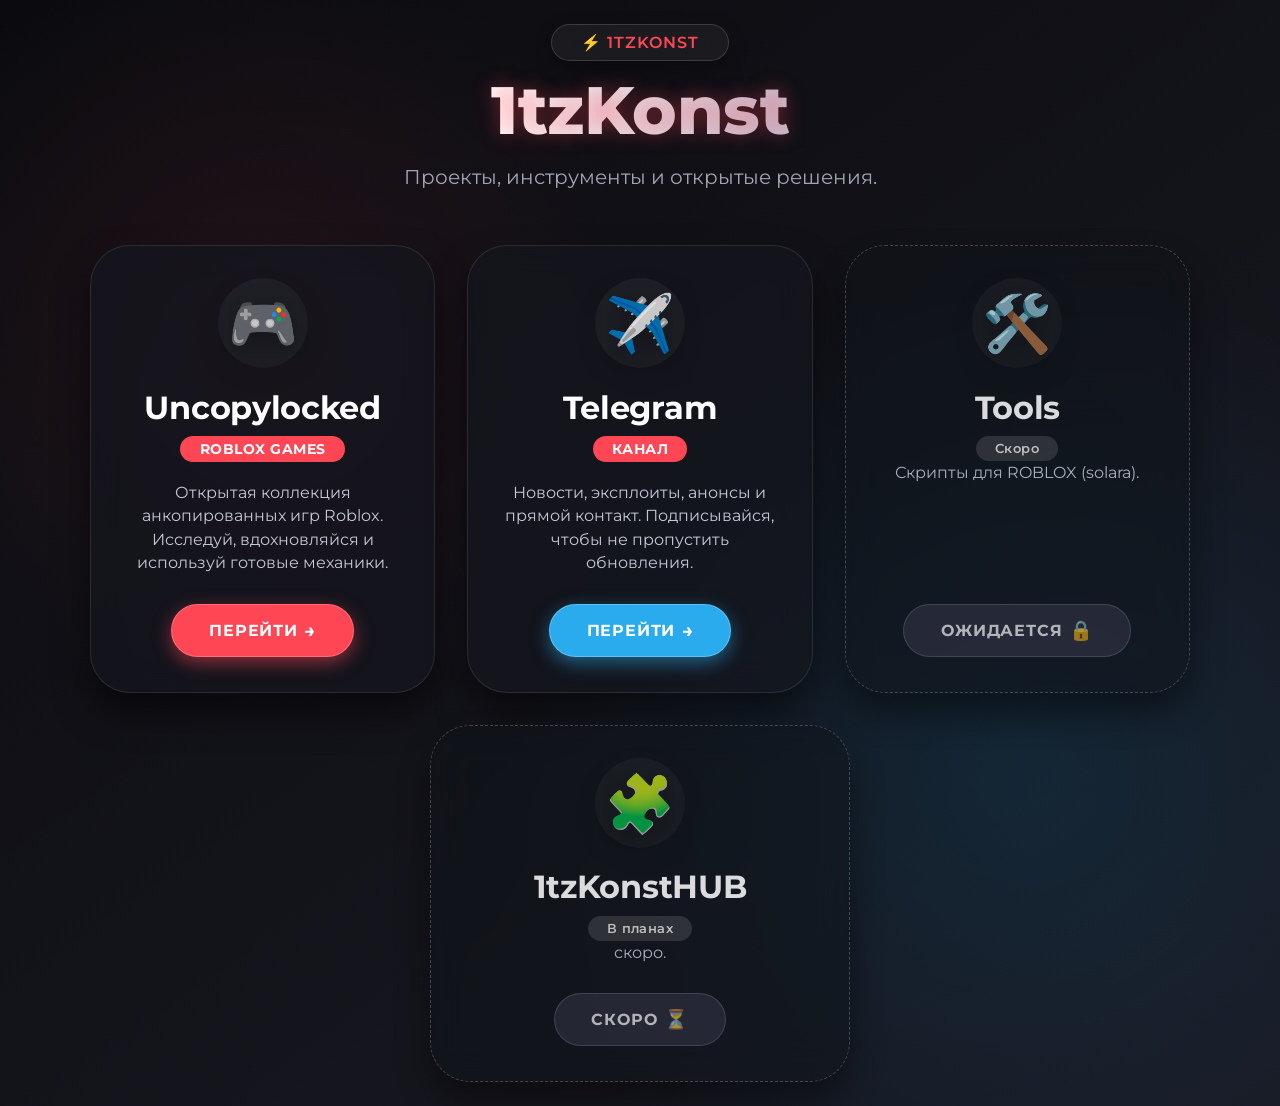
==== docs/index.html @ 9e8940ed "Update index.html" ====
<!DOCTYPE html>
<html lang="ru">
<head>
  <meta charset="UTF-8">
  <meta name="viewport" content="width=device-width, initial-scale=1.0, maximum-scale=1.0, user-scalable=yes">
  <title>1tzKonst | Проекты</title>
  <!-- Современный шрифт -->
  <link rel="preconnect" href="https://fonts.googleapis.com">
  <link rel="preconnect" href="https://fonts.gstatic.com" crossorigin>
  <link href="https://fonts.googleapis.com/css2?family=Montserrat:wght@400;500;600;700;800&display=swap" rel="stylesheet">
  <style>
    * {
      margin: 0;
      padding: 0;
      box-sizing: border-box;
    }

    body {
      font-family: 'Montserrat', sans-serif;
      background: linear-gradient(145deg, #0b0b0f 0%, #1a1a24 100%);
      min-height: 100vh;
      color: #f0f0f0;
      display: flex;
      flex-direction: column;
      align-items: center;
      justify-content: center;
      padding: 1.5rem;
      position: relative;
      overflow-x: hidden;
    }

    /* Декоративный фон */
    body::before {
      content: "";
      position: absolute;
      top: 0;
      left: 0;
      width: 100%;
      height: 100%;
      background-image: 
        radial-gradient(circle at 20% 30%, rgba(255, 70, 85, 0.08) 0%, transparent 30%),
        radial-gradient(circle at 80% 70%, rgba(0, 180, 255, 0.1) 0%, transparent 40%);
      pointer-events: none;
      z-index: 0;
    }

    .container {
      position: relative;
      z-index: 2;
      width: 100%;
      max-width: 1100px;
      display: flex;
      flex-direction: column;
      align-items: center;
      gap: 2.5rem;
    }

    /* Заголовок */
    .header {
      text-align: center;
      display: flex;
      flex-direction: column;
      align-items: center;
      gap: 0.8rem;
    }

    .creator-badge {
      background: rgba(255, 255, 255, 0.05);
      backdrop-filter: blur(12px);
      border: 1px solid rgba(255, 255, 255, 0.15);
      border-radius: 3rem;
      padding: 0.5rem 1.8rem;
      font-weight: 600;
      font-size: 1rem;
      letter-spacing: 1px;
      color: #ff4655;
      text-transform: uppercase;
      box-shadow: 0 8px 20px rgba(0,0,0,0.3);
    }

    h1 {
      font-size: clamp(2.8rem, 10vw, 4.2rem);
      font-weight: 800;
      background: linear-gradient(to right, #ffffff, #c0c0d0);
      -webkit-background-clip: text;
      -webkit-text-fill-color: transparent;
      background-clip: text;
      text-shadow: 0 0 20px rgba(255,70,85,0.4);
      letter-spacing: -0.5px;
      line-height: 1.1;
    }

    .subtitle {
      font-size: 1.25rem;
      font-weight: 400;
      color: #a0a5b5;
      max-width: 500px;
      margin-top: 0.3rem;
    }

    /* Сетка с карточками */
    .cards-grid {
      display: flex;
      flex-wrap: wrap;
      justify-content: center;
      align-items: stretch;
      gap: 2rem;
      width: 100%;
      margin-top: 1rem;
    }

    .card {
      background: rgba(20, 22, 30, 0.7);
      backdrop-filter: blur(16px);
      border-radius: 2.5rem;
      border: 1px solid rgba(255, 255, 255, 0.1);
      padding: 2rem 1.8rem 2.2rem;
      flex: 1 1 320px;
      max-width: 420px;
      display: flex;
      flex-direction: column;
      align-items: center;
      text-align: center;
      transition: transform 0.25s ease, box-shadow 0.3s ease, border-color 0.2s;
      box-shadow: 0 20px 35px rgba(0, 0, 0, 0.5);
      position: relative;
      overflow: hidden;
    }

    .card:hover {
      transform: translateY(-8px);
      border-color: rgba(255, 70, 85, 0.5);
      box-shadow: 0 28px 45px rgba(0, 0, 0, 0.7), 0 0 30px rgba(255, 70, 85, 0.25);
    }

    /* Иконка карточки */
    .card-icon {
      font-size: 3.5rem;
      margin-bottom: 1.2rem;
      filter: drop-shadow(0 8px 12px rgba(0,0,0,0.5));
      background: rgba(255,255,255,0.05);
      width: 90px;
      height: 90px;
      display: flex;
      align-items: center;
      justify-content: center;
      border-radius: 50%;
      backdrop-filter: blur(5px);
      font-weight: 500;
      color: #e0e0ff;
    }

    .card h2 {
      font-size: 2rem;
      font-weight: 700;
      margin-bottom: 0.6rem;
      color: #fff;
      letter-spacing: -0.3px;
    }

    .card-tag {
      background: #ff4655;
      color: white;
      font-weight: 700;
      font-size: 0.85rem;
      padding: 0.3rem 1.2rem;
      border-radius: 2rem;
      margin-bottom: 1.2rem;
      letter-spacing: 0.5px;
      text-transform: uppercase;
    }

    .card p {
      color: #c5c9d6;
      font-weight: 400;
      line-height: 1.5;
      margin-bottom: 1.8rem;
      flex: 1;
      font-size: 0.98rem;
    }

    .btn {
      background: #ff4655;
      border: none;
      padding: 0.85rem 2.3rem;
      border-radius: 3rem;
      font-weight: 700;
      font-size: 1rem;
      letter-spacing: 0.8px;
      color: white;
      text-decoration: none;
      display: inline-flex;
      align-items: center;
      gap: 0.4rem;
      transition: all 0.25s ease;
      box-shadow: 0 6px 18px rgba(255, 70, 85, 0.5);
      border: 1px solid rgba(255,255,255,0.2);
      margin-top: auto;
      text-transform: uppercase;
    }

    .btn:hover {
      background: #ff5e6b;
      box-shadow: 0 10px 24px rgba(255, 70, 85, 0.7);
      transform: scale(1.03);
      color: #fff;
    }

    .btn i {
      font-style: normal;
      font-size: 1.2rem;
      transition: transform 0.2s;
    }

    .btn:hover i {
      transform: translateX(3px);
    }

    /* Стиль для Telegram-кнопки */
    .btn.telegram {
      background: #2AABEE;
      box-shadow: 0 6px 18px rgba(42, 171, 238, 0.5);
      border: 1px solid rgba(255,255,255,0.25);
    }

    .btn.telegram:hover {
      background: #3db4f0;
      box-shadow: 0 10px 24px rgba(42, 171, 238, 0.7);
    }

    /* Карточка-заглушка (будущие проекты) */
    .card.coming-soon {
      opacity: 0.85;
      border: 1px dashed rgba(255, 255, 255, 0.25);
      background: rgba(18, 20, 28, 0.6);
    }

    .card.coming-soon:hover {
      border-color: rgba(255, 255, 255, 0.35);
      opacity: 1;
    }

    .coming-badge {
      background: rgba(255,255,255,0.15);
      color: #ddd;
      font-weight: 600;
      padding: 0.3rem 1.2rem;
      border-radius: 2rem;
      font-size: 0.8rem;
      letter-spacing: 0.4px;
      backdrop-filter: blur(4px);
    }

    @media (max-width: 700px) {
      body {
        padding: 1rem;
      }
      .card {
        padding: 1.8rem 1.2rem;
      }
    }
  </style>
</head>
<body>
  <div class="container">
    <div class="header">
      <div class="creator-badge">⚡ 1tzKonst</div>
      <h1>1tzKonst</h1>
      <p class="subtitle">Проекты, инструменты и открытые решения.</p>
    </div>

    <!-- Сетка с карточками сайтов -->
    <div class="cards-grid">
      
      <!-- Карточка: Uncopylocked Roblox Games -->
      <div class="card">
        <div class="card-icon">🎮</div>
        <h2>Uncopylocked</h2>
        <span class="card-tag">Roblox Games</span>
        <p>
          Открытая коллекция анкопированных игр Roblox. Исследуй, вдохновляйся и используй готовые механики.
        </p>
        <a href="https://itzkonstcreator.github.io/uncopylocked" target="_blank" rel="noopener noreferrer" class="btn">
          Перейти <i>→</i>
        </a>
      </div>

      <!-- Карточка: Telegram -->
      <div class="card">
        <div class="card-icon">✈️</div>
        <h2>Telegram</h2>
        <span class="card-tag">Канал</span>
        <p>
          Новости, эксплоиты, анонсы и прямой контакт. Подписывайся, чтобы не пропустить обновления.
        </p>
        <a href="https://t.me/itzkonstexploits" target="_blank" rel="noopener noreferrer" class="btn telegram">
          Перейти <i>→</i>
        </a>
      </div>

      <!-- Карточка: Tools -->
      <div class="card coming-soon">
        <div class="card-icon">🛠️</div>
        <h2>Tools</h2>
        <span class="coming-badge">Скоро</span>
        <p>
          Скрипты для ROBLOX (solara).
        </p>
        <a href="#" class="btn" style="background: #2f3142; box-shadow: none; pointer-events: none; opacity: 0.8;">
          Ожидается <i>🔒</i>
        </a>
      </div>

      <!-- Карточка: 1tzKonstHUB -->
      <div class="card coming-soon">
        <div class="card-icon">🧩</div>
        <h2>1tzKonstHUB</h2>
        <span class="coming-badge">В планах</span>
        <p>
          скоро.
        </p>
        <a href="#" class="btn" style="background: #2f3142; box-shadow: none; pointer-events: none; opacity: 0.8;">
          Скоро <i>⏳</i>
        </a>
      </div>
    </div>
  </div>
</body>
</html>
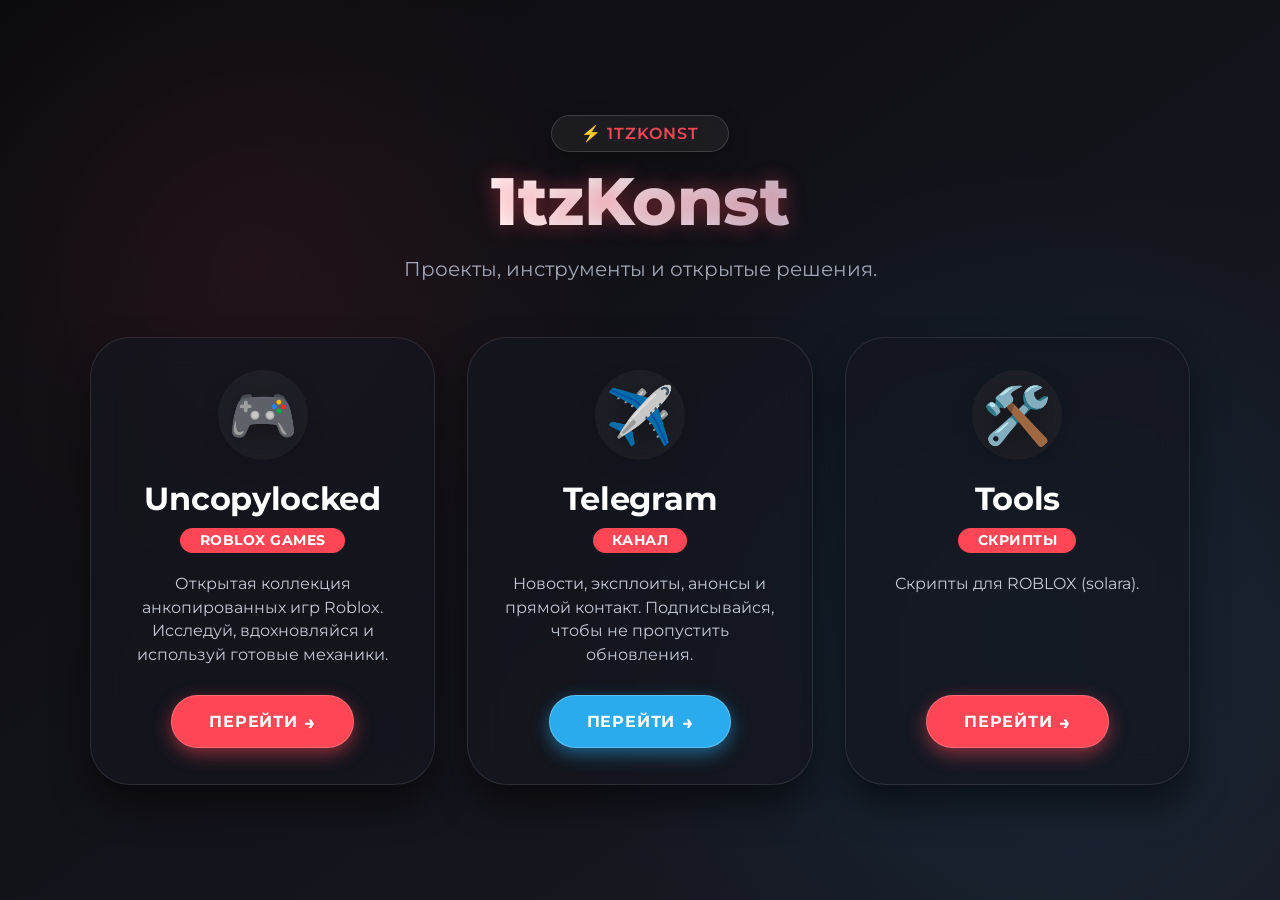
==== commit ff4de8c2: "Updated" ====
--- a/docs/index.html
+++ b/docs/index.html
@@ -228,29 +228,6 @@
       box-shadow: 0 10px 24px rgba(42, 171, 238, 0.7);
     }
 
-    /* Карточка-заглушка (будущие проекты) */
-    .card.coming-soon {
-      opacity: 0.85;
-      border: 1px dashed rgba(255, 255, 255, 0.25);
-      background: rgba(18, 20, 28, 0.6);
-    }
-
-    .card.coming-soon:hover {
-      border-color: rgba(255, 255, 255, 0.35);
-      opacity: 1;
-    }
-
-    .coming-badge {
-      background: rgba(255,255,255,0.15);
-      color: #ddd;
-      font-weight: 600;
-      padding: 0.3rem 1.2rem;
-      border-radius: 2rem;
-      font-size: 0.8rem;
-      letter-spacing: 0.4px;
-      backdrop-filter: blur(4px);
-    }
-
     @media (max-width: 700px) {
       body {
         padding: 1rem;
@@ -298,31 +275,19 @@
         </a>
       </div>
 
-      <!-- Карточка: Tools -->
-      <div class="card coming-soon">
+      <!-- Карточка: Tools (активна, ведёт на /scripts) -->
+      <div class="card">
         <div class="card-icon">🛠️</div>
         <h2>Tools</h2>
-        <span class="coming-badge">Скоро</span>
+        <span class="card-tag">Скрипты</span>
         <p>
           Скрипты для ROBLOX (solara).
         </p>
-        <a href="#" class="btn" style="background: #2f3142; box-shadow: none; pointer-events: none; opacity: 0.8;">
-          Ожидается <i>🔒</i>
+        <a href="/scripts" class="btn">
+          Перейти <i>→</i>
         </a>
       </div>
 
-      <!-- Карточка: 1tzKonstHUB -->
-      <div class="card coming-soon">
-        <div class="card-icon">🧩</div>
-        <h2>1tzKonstHUB</h2>
-        <span class="coming-badge">В планах</span>
-        <p>
-          скоро.
-        </p>
-        <a href="#" class="btn" style="background: #2f3142; box-shadow: none; pointer-events: none; opacity: 0.8;">
-          Скоро <i>⏳</i>
-        </a>
-      </div>
     </div>
   </div>
 </body>
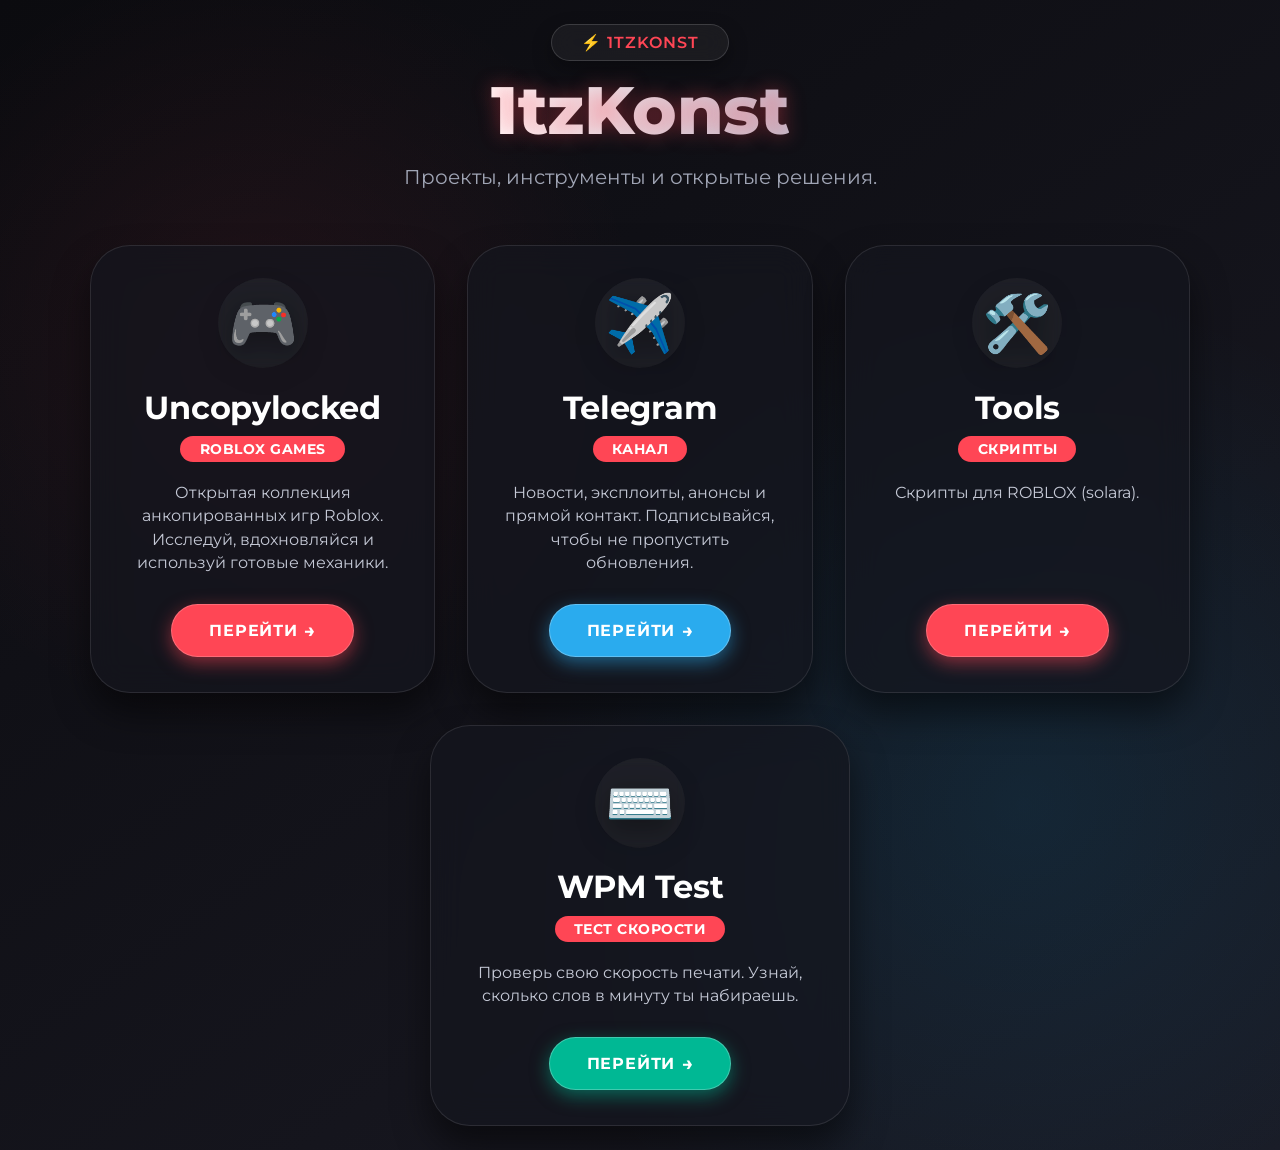
==== commit 5557d469: "Update index.html" ====
--- a/docs/index.html
+++ b/docs/index.html
@@ -228,6 +228,18 @@
       box-shadow: 0 10px 24px rgba(42, 171, 238, 0.7);
     }
 
+    /* Стиль для WPM Test кнопки */
+    .btn.wpm {
+      background: #00b894;
+      box-shadow: 0 6px 18px rgba(0, 184, 148, 0.5);
+      border: 1px solid rgba(255,255,255,0.25);
+    }
+
+    .btn.wpm:hover {
+      background: #00ce9e;
+      box-shadow: 0 10px 24px rgba(0, 184, 148, 0.7);
+    }
+
     @media (max-width: 700px) {
       body {
         padding: 1rem;
@@ -288,7 +300,20 @@
         </a>
       </div>
 
+      <!-- Карточка: WPM Test -->
+      <div class="card">
+        <div class="card-icon">⌨️</div>
+        <h2>WPM Test</h2>
+        <span class="card-tag">Тест скорости</span>
+        <p>
+          Проверь свою скорость печати. Узнай, сколько слов в минуту ты набираешь.
+        </p>
+        <a href="/wpmtest" class="btn wpm">
+          Перейти <i>→</i>
+        </a>
+      </div>
+
     </div>
   </div>
 </body>
-</html>+</html>
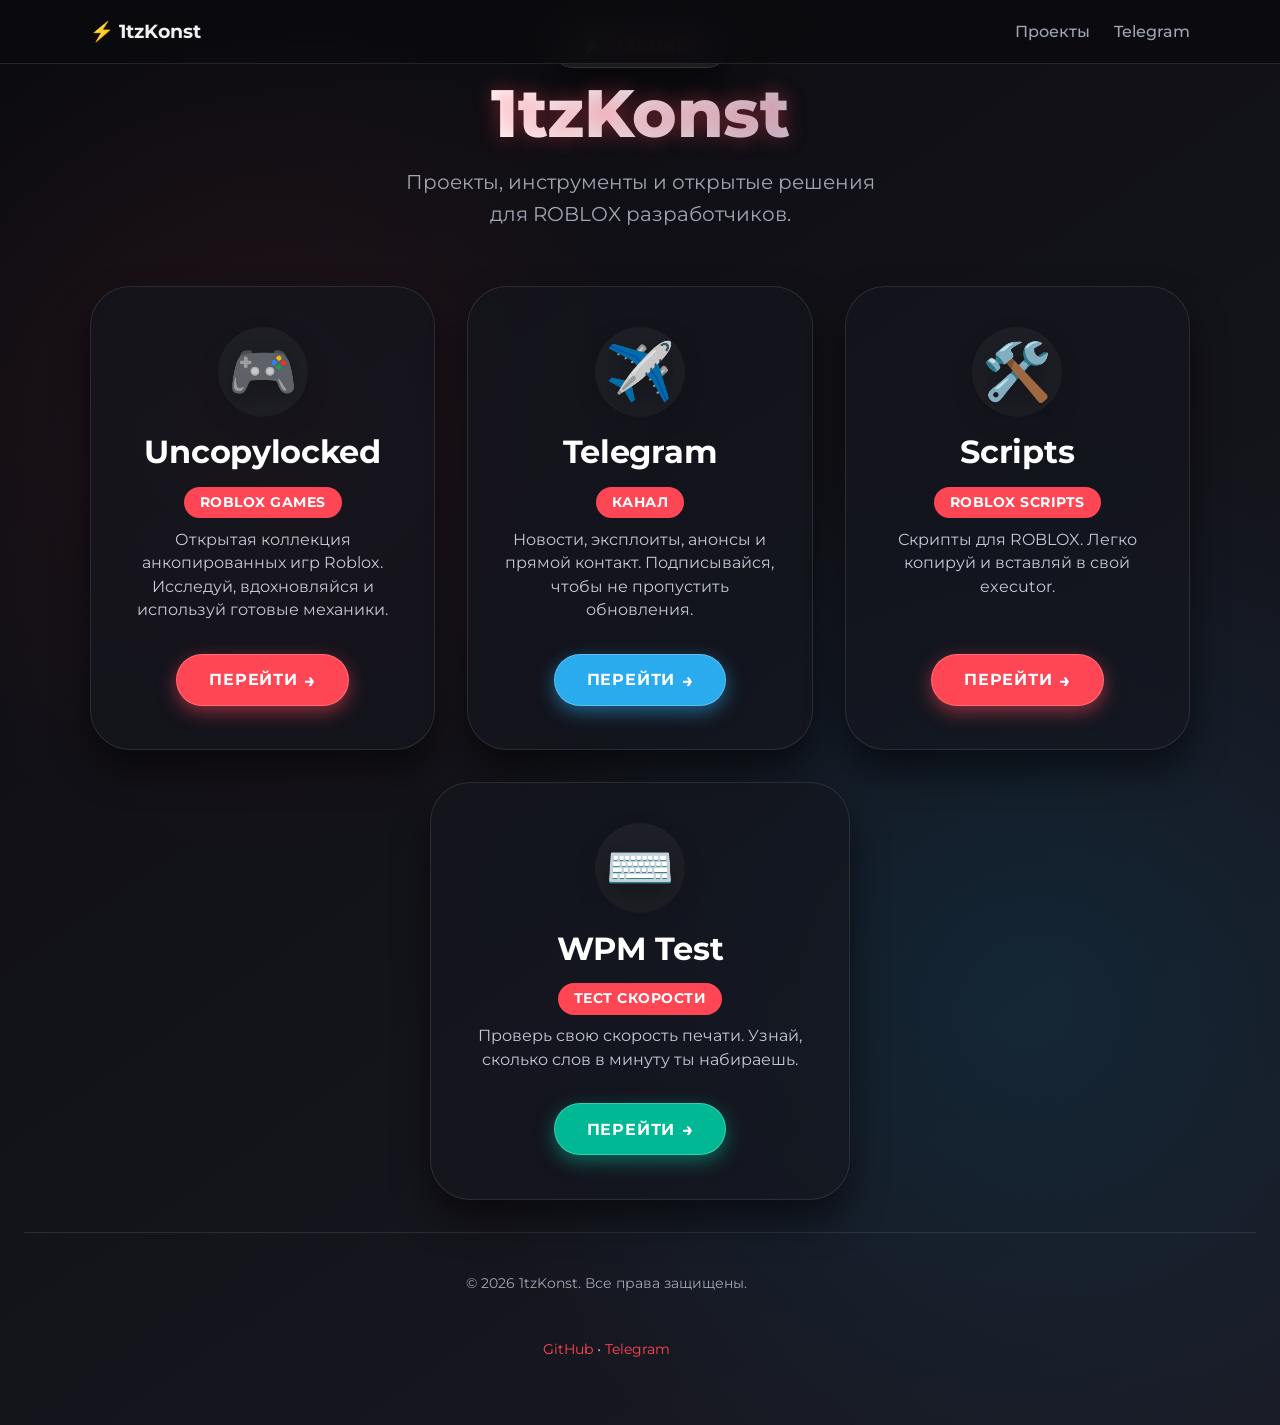
==== commit 23b77860: "UPD" ====
--- a/docs/index.html
+++ b/docs/index.html
@@ -3,263 +3,64 @@
 <head>
   <meta charset="UTF-8">
   <meta name="viewport" content="width=device-width, initial-scale=1.0, maximum-scale=1.0, user-scalable=yes">
-  <title>1tzKonst | Проекты</title>
-  <!-- Современный шрифт -->
+  
+  <!-- SEO Meta Tags -->
+  <title>1tzKonst | Проекты, скрипты и инструменты</title>
+  <meta name="description" content="Официальный сайт 1tzKonst. Проекты, скрипты для ROBLOX, uncopylocked игры и инструменты разработчика.">
+  <meta name="keywords" content="1tzKonst, ROBLOX, scripts, uncopylocked, Roblox games, solara, lua scripts">
+  <meta name="author" content="1tzKonst">
+  <meta name="robots" content="index, follow">
+  
+  <!-- Open Graph / Social Media Meta Tags -->
+  <meta property="og:title" content="1tzKonst | Проекты, скрипты и инструменты">
+  <meta property="og:description" content="Официальный сайт 1tzKonst. Проекты, скрипты для ROBLOX, uncopylocked игры и инструменты разработчика.">
+  <meta property="og:type" content="website">
+  <meta property="og:url" content="https://itzkonstcreator.github.io/">
+  <meta property="og:image" content="https://itzkonstcreator.github.io/docs/og-image.png">
+  <meta property="og:locale" content="ru_RU">
+  
+  <!-- Twitter Card Meta Tags -->
+  <meta name="twitter:card" content="summary_large_image">
+  <meta name="twitter:title" content="1tzKonst | Проекты, скрипты и инструменты">
+  <meta name="twitter:description" content="Официальный сайт 1tzKonst. Проекты, скрипты для ROBLOX, uncopylocked игры и инструменты разработчика.">
+  <meta name="twitter:image" content="https://itzkonstcreator.github.io/docs/og-image.png">
+  
+  <!-- Favicon -->
+  <link rel="icon" type="image/svg+xml" href="data:image/svg+xml,<svg xmlns=%22http://www.w3.org/2000/svg%22 viewBox=%220 0 100 100%22><text y=%22.9em%22 font-size=%2290%22>⚡</text></svg>">
+  <link rel="apple-touch-icon" sizes="180x180" href="/apple-touch-icon.png">
+  
+  <!-- Google Fonts -->
   <link rel="preconnect" href="https://fonts.googleapis.com">
   <link rel="preconnect" href="https://fonts.gstatic.com" crossorigin>
   <link href="https://fonts.googleapis.com/css2?family=Montserrat:wght@400;500;600;700;800&display=swap" rel="stylesheet">
-  <style>
-    * {
-      margin: 0;
-      padding: 0;
-      box-sizing: border-box;
-    }
-
-    body {
-      font-family: 'Montserrat', sans-serif;
-      background: linear-gradient(145deg, #0b0b0f 0%, #1a1a24 100%);
-      min-height: 100vh;
-      color: #f0f0f0;
-      display: flex;
-      flex-direction: column;
-      align-items: center;
-      justify-content: center;
-      padding: 1.5rem;
-      position: relative;
-      overflow-x: hidden;
-    }
-
-    /* Декоративный фон */
-    body::before {
-      content: "";
-      position: absolute;
-      top: 0;
-      left: 0;
-      width: 100%;
-      height: 100%;
-      background-image: 
-        radial-gradient(circle at 20% 30%, rgba(255, 70, 85, 0.08) 0%, transparent 30%),
-        radial-gradient(circle at 80% 70%, rgba(0, 180, 255, 0.1) 0%, transparent 40%);
-      pointer-events: none;
-      z-index: 0;
-    }
-
-    .container {
-      position: relative;
-      z-index: 2;
-      width: 100%;
-      max-width: 1100px;
-      display: flex;
-      flex-direction: column;
-      align-items: center;
-      gap: 2.5rem;
-    }
-
-    /* Заголовок */
-    .header {
-      text-align: center;
-      display: flex;
-      flex-direction: column;
-      align-items: center;
-      gap: 0.8rem;
-    }
-
-    .creator-badge {
-      background: rgba(255, 255, 255, 0.05);
-      backdrop-filter: blur(12px);
-      border: 1px solid rgba(255, 255, 255, 0.15);
-      border-radius: 3rem;
-      padding: 0.5rem 1.8rem;
-      font-weight: 600;
-      font-size: 1rem;
-      letter-spacing: 1px;
-      color: #ff4655;
-      text-transform: uppercase;
-      box-shadow: 0 8px 20px rgba(0,0,0,0.3);
-    }
-
-    h1 {
-      font-size: clamp(2.8rem, 10vw, 4.2rem);
-      font-weight: 800;
-      background: linear-gradient(to right, #ffffff, #c0c0d0);
-      -webkit-background-clip: text;
-      -webkit-text-fill-color: transparent;
-      background-clip: text;
-      text-shadow: 0 0 20px rgba(255,70,85,0.4);
-      letter-spacing: -0.5px;
-      line-height: 1.1;
-    }
-
-    .subtitle {
-      font-size: 1.25rem;
-      font-weight: 400;
-      color: #a0a5b5;
-      max-width: 500px;
-      margin-top: 0.3rem;
-    }
-
-    /* Сетка с карточками */
-    .cards-grid {
-      display: flex;
-      flex-wrap: wrap;
-      justify-content: center;
-      align-items: stretch;
-      gap: 2rem;
-      width: 100%;
-      margin-top: 1rem;
-    }
-
-    .card {
-      background: rgba(20, 22, 30, 0.7);
-      backdrop-filter: blur(16px);
-      border-radius: 2.5rem;
-      border: 1px solid rgba(255, 255, 255, 0.1);
-      padding: 2rem 1.8rem 2.2rem;
-      flex: 1 1 320px;
-      max-width: 420px;
-      display: flex;
-      flex-direction: column;
-      align-items: center;
-      text-align: center;
-      transition: transform 0.25s ease, box-shadow 0.3s ease, border-color 0.2s;
-      box-shadow: 0 20px 35px rgba(0, 0, 0, 0.5);
-      position: relative;
-      overflow: hidden;
-    }
-
-    .card:hover {
-      transform: translateY(-8px);
-      border-color: rgba(255, 70, 85, 0.5);
-      box-shadow: 0 28px 45px rgba(0, 0, 0, 0.7), 0 0 30px rgba(255, 70, 85, 0.25);
-    }
-
-    /* Иконка карточки */
-    .card-icon {
-      font-size: 3.5rem;
-      margin-bottom: 1.2rem;
-      filter: drop-shadow(0 8px 12px rgba(0,0,0,0.5));
-      background: rgba(255,255,255,0.05);
-      width: 90px;
-      height: 90px;
-      display: flex;
-      align-items: center;
-      justify-content: center;
-      border-radius: 50%;
-      backdrop-filter: blur(5px);
-      font-weight: 500;
-      color: #e0e0ff;
-    }
-
-    .card h2 {
-      font-size: 2rem;
-      font-weight: 700;
-      margin-bottom: 0.6rem;
-      color: #fff;
-      letter-spacing: -0.3px;
-    }
-
-    .card-tag {
-      background: #ff4655;
-      color: white;
-      font-weight: 700;
-      font-size: 0.85rem;
-      padding: 0.3rem 1.2rem;
-      border-radius: 2rem;
-      margin-bottom: 1.2rem;
-      letter-spacing: 0.5px;
-      text-transform: uppercase;
-    }
-
-    .card p {
-      color: #c5c9d6;
-      font-weight: 400;
-      line-height: 1.5;
-      margin-bottom: 1.8rem;
-      flex: 1;
-      font-size: 0.98rem;
-    }
-
-    .btn {
-      background: #ff4655;
-      border: none;
-      padding: 0.85rem 2.3rem;
-      border-radius: 3rem;
-      font-weight: 700;
-      font-size: 1rem;
-      letter-spacing: 0.8px;
-      color: white;
-      text-decoration: none;
-      display: inline-flex;
-      align-items: center;
-      gap: 0.4rem;
-      transition: all 0.25s ease;
-      box-shadow: 0 6px 18px rgba(255, 70, 85, 0.5);
-      border: 1px solid rgba(255,255,255,0.2);
-      margin-top: auto;
-      text-transform: uppercase;
-    }
-
-    .btn:hover {
-      background: #ff5e6b;
-      box-shadow: 0 10px 24px rgba(255, 70, 85, 0.7);
-      transform: scale(1.03);
-      color: #fff;
-    }
-
-    .btn i {
-      font-style: normal;
-      font-size: 1.2rem;
-      transition: transform 0.2s;
-    }
-
-    .btn:hover i {
-      transform: translateX(3px);
-    }
-
-    /* Стиль для Telegram-кнопки */
-    .btn.telegram {
-      background: #2AABEE;
-      box-shadow: 0 6px 18px rgba(42, 171, 238, 0.5);
-      border: 1px solid rgba(255,255,255,0.25);
-    }
-
-    .btn.telegram:hover {
-      background: #3db4f0;
-      box-shadow: 0 10px 24px rgba(42, 171, 238, 0.7);
-    }
-
-    /* Стиль для WPM Test кнопки */
-    .btn.wpm {
-      background: #00b894;
-      box-shadow: 0 6px 18px rgba(0, 184, 148, 0.5);
-      border: 1px solid rgba(255,255,255,0.25);
-    }
-
-    .btn.wpm:hover {
-      background: #00ce9e;
-      box-shadow: 0 10px 24px rgba(0, 184, 148, 0.7);
-    }
-
-    @media (max-width: 700px) {
-      body {
-        padding: 1rem;
-      }
-      .card {
-        padding: 1.8rem 1.2rem;
-      }
-    }
-  </style>
+  
+  <!-- Main Stylesheet -->
+  <link rel="stylesheet" href="styles.css">
+  
+  <!-- Preload Critical Resources -->
+  <link rel="preload" href="https://fonts.googleapis.com/css2?family=Montserrat:wght@400;500;600;700;800&display=swap" as="style">
 </head>
 <body>
+  <!-- Navigation -->
+  <header class="nav-header">
+    <div class="nav-content">
+      <a href="/" class="nav-logo">⚡ 1tzKonst</a>
+      <nav class="nav-links">
+        <a href="#projects" class="nav-link">Проекты</a>
+        <a href="https://t.me/itzkonstexploits" target="_blank" class="nav-link">Telegram</a>
+      </nav>
+    </div>
+  </header>
+  
   <div class="container">
     <div class="header">
       <div class="creator-badge">⚡ 1tzKonst</div>
       <h1>1tzKonst</h1>
-      <p class="subtitle">Проекты, инструменты и открытые решения.</p>
+      <p class="subtitle">Проекты, инструменты и открытые решения для ROBLOX разработчиков.</p>
     </div>
-
+    
     <!-- Сетка с карточками сайтов -->
-    <div class="cards-grid">
+    <div class="cards-grid" id="projects">
       
       <!-- Карточка: Uncopylocked Roblox Games -->
       <div class="card">
@@ -269,11 +70,11 @@
         <p>
           Открытая коллекция анкопированных игр Roblox. Исследуй, вдохновляйся и используй готовые механики.
         </p>
-        <a href="https://itzkonstcreator.github.io/uncopylocked" target="_blank" rel="noopener noreferrer" class="btn">
+        <a href="uncopylocked.html" class="btn">
           Перейти <i>→</i>
         </a>
       </div>
-
+      
       <!-- Карточка: Telegram -->
       <div class="card">
         <div class="card-icon">✈️</div>
@@ -286,20 +87,20 @@
           Перейти <i>→</i>
         </a>
       </div>
-
-      <!-- Карточка: Tools (активна, ведёт на /scripts) -->
+      
+      <!-- Карточка: Scripts -->
       <div class="card">
         <div class="card-icon">🛠️</div>
-        <h2>Tools</h2>
-        <span class="card-tag">Скрипты</span>
+        <h2>Scripts</h2>
+        <span class="card-tag">ROBLOX Scripts</span>
         <p>
-          Скрипты для ROBLOX (solara).
+          Скрипты для ROBLOX. Легко копируй и вставляй в свой executor.
         </p>
-        <a href="/scripts" class="btn">
+        <a href="scripts.html" class="btn">
           Перейти <i>→</i>
         </a>
       </div>
-
+      
       <!-- Карточка: WPM Test -->
       <div class="card">
         <div class="card-icon">⌨️</div>
@@ -308,12 +109,22 @@
         <p>
           Проверь свою скорость печати. Узнай, сколько слов в минуту ты набираешь.
         </p>
-        <a href="/wpmtest" class="btn wpm">
+        <a href="wpmtest.html" class="btn wpm">
           Перейти <i>→</i>
         </a>
       </div>
-
     </div>
   </div>
+  
+  <!-- Footer -->
+  <footer class="footer">
+    <div class="container">
+      <p>© 2026 1tzKonst. Все права защищены.</p>
+      <p style="margin-top: var(--spacing-xs);">
+        <a href="https://github.com/itzkonstCreator" target="_blank" rel="noopener noreferrer">GitHub</a> • 
+        <a href="https://t.me/itzkonstexploits" target="_blank" rel="noopener noreferrer">Telegram</a>
+      </p>
+    </div>
+  </footer>
 </body>
-</html>
+</html>
--- a/docs/styles.css
+++ b/docs/styles.css
@@ -0,0 +1,1087 @@
+/* ==========================================
+   Global Styles for 1tzKonst Website
+   ========================================== */
+
+/* Reset & Base */
+* {
+  margin: 0;
+  padding: 0;
+  box-sizing: border-box;
+}
+
+:root {
+  /* Color Palette */
+  --bg-primary: #0b0b0f;
+  --bg-secondary: #1a1a24;
+  --bg-card: rgba(20, 22, 30, 0.7);
+  --text-primary: #f0f0f0;
+  --text-secondary: #a0a5b5;
+  --text-muted: #c5c9d6;
+  --accent-primary: #ff4655;
+  --accent-secondary: #ff5e6b;
+  --accent-telegram: #2AABEE;
+  --accent-wpm: #00b894;
+  --border-color: rgba(255, 255, 255, 0.1);
+  --border-accent: rgba(255, 70, 85, 0.5);
+  
+  /* Spacing */
+  --spacing-xs: 0.3rem;
+  --spacing-sm: 0.6rem;
+  --spacing-md: 1rem;
+  --spacing-lg: 1.5rem;
+  --spacing-xl: 2rem;
+  --spacing-2xl: 2.5rem;
+  --spacing-3xl: 3rem;
+  
+  /* Typography */
+  --font-main: 'Montserrat', sans-serif;
+  --font-size-xs: 0.75rem;
+  --font-size-sm: 0.85rem;
+  --font-size-base: 1rem;
+  --font-size-lg: 1.25rem;
+  --font-size-xl: 2rem;
+  --font-size-2xl: 4.2rem;
+  
+  /* Effects */
+  --shadow-card: 0 20px 35px rgba(0, 0, 0, 0.5);
+  --shadow-hover: 0 28px 45px rgba(0, 0, 0, 0.7);
+  --shadow-accent: 0 0 30px rgba(255, 70, 85, 0.25);
+  --shadow-button: 0 6px 18px rgba(255, 70, 85, 0.5);
+  --transition: 0.25s ease;
+}
+
+html {
+  scroll-behavior: smooth;
+}
+
+body {
+  font-family: var(--font-main);
+  background: linear-gradient(145deg, var(--bg-primary) 0%, var(--bg-secondary) 100%);
+  min-height: 100vh;
+  color: var(--text-primary);
+  display: flex;
+  flex-direction: column;
+  align-items: center;
+  justify-content: center;
+  padding: 1.5rem;
+  position: relative;
+  overflow-x: hidden;
+  line-height: 1.6;
+}
+
+/* Decorative Background */
+body::before {
+  content: "";
+  position: absolute;
+  top: 0;
+  left: 0;
+  width: 100%;
+  height: 100%;
+  background-image: 
+    radial-gradient(circle at 20% 30%, rgba(255, 70, 85, 0.08) 0%, transparent 30%),
+    radial-gradient(circle at 80% 70%, rgba(0, 180, 255, 0.1) 0%, transparent 40%);
+  pointer-events: none;
+  z-index: 0;
+}
+
+/* Container */
+.container {
+  position: relative;
+  z-index: 2;
+  width: 100%;
+  max-width: 1100px;
+  display: flex;
+  flex-direction: column;
+  align-items: center;
+  gap: var(--spacing-2xl);
+}
+
+/* Header Section */
+.header {
+  text-align: center;
+  display: flex;
+  flex-direction: column;
+  align-items: center;
+  gap: var(--spacing-sm);
+  animation: fadeInDown 0.8s ease-out;
+}
+
+.creator-badge {
+  background: rgba(255, 255, 255, 0.05);
+  backdrop-filter: blur(12px);
+  border: 1px solid var(--border-color);
+  border-radius: 3rem;
+  padding: 0.5rem 1.8rem;
+  font-weight: 600;
+  font-size: var(--font-size-base);
+  letter-spacing: 1px;
+  color: var(--accent-primary);
+  text-transform: uppercase;
+  box-shadow: var(--shadow-card);
+  animation: pulse 3s infinite;
+}
+
+h1 {
+  font-size: clamp(2.8rem, 10vw, var(--font-size-2xl));
+  font-weight: 800;
+  background: linear-gradient(to right, #ffffff, #c0c0d0);
+  -webkit-background-clip: text;
+  -webkit-text-fill-color: transparent;
+  background-clip: text;
+  text-shadow: 0 0 20px rgba(255,70,85,0.4);
+  letter-spacing: -0.5px;
+  line-height: 1.1;
+  animation: fadeInUp 0.8s ease-out 0.2s both;
+}
+
+.subtitle {
+  font-size: var(--font-size-lg);
+  font-weight: 400;
+  color: var(--text-secondary);
+  max-width: 500px;
+  margin-top: var(--spacing-xs);
+  animation: fadeInUp 0.8s ease-out 0.4s both;
+}
+
+/* Cards Grid */
+.cards-grid {
+  display: flex;
+  flex-wrap: wrap;
+  justify-content: center;
+  align-items: stretch;
+  gap: var(--spacing-xl);
+  width: 100%;
+  margin-top: 1rem;
+  animation: fadeIn 1s ease-out 0.6s both;
+}
+
+.card {
+  background: var(--bg-card);
+  backdrop-filter: blur(16px);
+  border-radius: 2.5rem;
+  border: 1px solid var(--border-color);
+  padding: var(--spacing-2xl) var(--spacing-xl) calc(var(--spacing-2xl) + 0.2rem);
+  flex: 1 1 320px;
+  max-width: 420px;
+  display: flex;
+  flex-direction: column;
+  align-items: center;
+  text-align: center;
+  transition: transform 0.25s ease, box-shadow 0.3s ease, border-color 0.2s;
+  box-shadow: var(--shadow-card);
+  position: relative;
+  overflow: hidden;
+  animation: fadeInUp 0.6s ease-out both;
+}
+
+.card:nth-child(1) { animation-delay: 0.7s; }
+.card:nth-child(2) { animation-delay: 0.8s; }
+.card:nth-child(3) { animation-delay: 0.9s; }
+.card:nth-child(4) { animation-delay: 1.0s; }
+
+.card:hover {
+  transform: translateY(-8px);
+  border-color: var(--border-accent);
+  box-shadow: var(--shadow-hover), var(--shadow-accent);
+}
+
+.card-icon {
+  font-size: 3.5rem;
+  margin-bottom: var(--spacing-sm);
+  filter: drop-shadow(0 8px 12px rgba(0,0,0,0.5));
+  background: rgba(255,255,255,0.05);
+  width: 90px;
+  height: 90px;
+  display: flex;
+  align-items: center;
+  justify-content: center;
+  border-radius: 50%;
+  backdrop-filter: blur(5px);
+  font-weight: 500;
+  color: #e0e0ff;
+  transition: transform 0.3s ease;
+}
+
+.card:hover .card-icon {
+  transform: scale(1.1) rotate(5deg);
+}
+
+.card h2 {
+  font-size: 2rem;
+  font-weight: 700;
+  margin-bottom: var(--spacing-sm);
+  color: #fff;
+  letter-spacing: -0.3px;
+}
+
+.card-tag {
+  background: var(--accent-primary);
+  color: white;
+  font-weight: 700;
+  font-size: var(--font-size-sm);
+  padding: var(--spacing-xs) var(--spacing-md);
+  border-radius: 2rem;
+  margin-bottom: var(--spacing-sm);
+  letter-spacing: 0.5px;
+  text-transform: uppercase;
+}
+
+.card p {
+  color: var(--text-muted);
+  font-weight: 400;
+  line-height: 1.5;
+  margin-bottom: var(--spacing-xl);
+  flex: 1;
+  font-size: 0.98rem;
+}
+
+/* Buttons */
+.btn {
+  background: var(--accent-primary);
+  border: none;
+  padding: var(--spacing-sm) var(--spacing-xl);
+  border-radius: 3rem;
+  font-weight: 700;
+  font-size: var(--font-size-base);
+  letter-spacing: 0.8px;
+  color: white;
+  text-decoration: none;
+  display: inline-flex;
+  align-items: center;
+  gap: 0.4rem;
+  transition: all 0.25s ease;
+  box-shadow: var(--shadow-button);
+  border: 1px solid rgba(255,255,255,0.2);
+  margin-top: auto;
+  text-transform: uppercase;
+  position: relative;
+  overflow: hidden;
+}
+
+.btn::before {
+  content: '';
+  position: absolute;
+  top: 50%;
+  left: 50%;
+  width: 0;
+  height: 0;
+  border-radius: 50%;
+  background: rgba(255,255,255,0.3);
+  transform: translate(-50%, -50%);
+  transition: width 0.6s ease, height 0.6s ease;
+}
+
+.btn:hover::before {
+  width: 300px;
+  height: 300px;
+}
+
+.btn:hover {
+  background: var(--accent-secondary);
+  box-shadow: 0 10px 24px rgba(255, 70, 85, 0.7);
+  transform: scale(1.03);
+  color: #fff;
+}
+
+.btn i {
+  font-style: normal;
+  font-size: 1.2rem;
+  transition: transform 0.2s;
+}
+
+.btn:hover i {
+  transform: translateX(3px);
+}
+
+/* Specific Button Styles */
+.btn.telegram {
+  background: var(--accent-telegram);
+  box-shadow: 0 6px 18px rgba(42, 171, 238, 0.5);
+  border: 1px solid rgba(255,255,255,0.25);
+}
+
+.btn.telegram:hover {
+  background: #3db4f0;
+  box-shadow: 0 10px 24px rgba(42, 171, 238, 0.7);
+}
+
+.btn.wpm {
+  background: var(--accent-wpm);
+  box-shadow: 0 6px 18px rgba(0, 184, 148, 0.5);
+  border: 1px solid rgba(255,255,255,0.25);
+}
+
+.btn.wpm:hover {
+  background: #00ce9e;
+  box-shadow: 0 10px 24px rgba(0, 184, 148, 0.7);
+}
+
+/* Animations */
+@keyframes fadeIn {
+  from {
+    opacity: 0;
+  }
+  to {
+    opacity: 1;
+  }
+}
+
+@keyframes fadeInUp {
+  from {
+    opacity: 0;
+    transform: translateY(30px);
+  }
+  to {
+    opacity: 1;
+    transform: translateY(0);
+  }
+}
+
+@keyframes fadeInDown {
+  from {
+    opacity: 0;
+    transform: translateY(-30px);
+  }
+  to {
+    opacity: 1;
+    transform: translateY(0);
+  }
+}
+
+@keyframes pulse {
+  0%, 100% {
+    transform: scale(1);
+    box-shadow: 0 8px 20px rgba(0,0,0,0.3);
+  }
+  50% {
+    transform: scale(1.02);
+    box-shadow: 0 12px 25px rgba(255,70,85,0.2);
+  }
+}
+
+/* Responsive Design */
+@media (max-width: 768px) {
+  body {
+    padding: 1rem;
+  }
+  
+  .container {
+    gap: var(--spacing-xl);
+  }
+  
+  .header {
+    gap: var(--spacing-xs);
+  }
+  
+  h1 {
+    font-size: 2.5rem;
+  }
+  
+  .cards-grid {
+    gap: var(--spacing-lg);
+  }
+  
+  .card {
+    padding: var(--spacing-xl) var(--spacing-lg);
+    max-width: 100%;
+  }
+  
+  .card-icon {
+    width: 70px;
+    height: 70px;
+    font-size: 2.5rem;
+  }
+  
+  .card h2 {
+    font-size: 1.5rem;
+  }
+  
+  .subtitle {
+    font-size: 1rem;
+  }
+}
+
+/* Navigation Header (optional) */
+.nav-header {
+  position: fixed;
+  top: 0;
+  left: 0;
+  right: 0;
+  background: rgba(11, 11, 15, 0.85);
+  backdrop-filter: blur(15px);
+  padding: var(--spacing-md);
+  z-index: 100;
+  border-bottom: 1px solid var(--border-color);
+}
+
+.nav-content {
+  max-width: 1100px;
+  margin: 0 auto;
+  display: flex;
+  justify-content: space-between;
+  align-items: center;
+}
+
+.nav-logo {
+  font-weight: 700;
+  font-size: 1.2rem;
+  color: var(--text-primary);
+  text-decoration: none;
+  display: flex;
+  align-items: center;
+  gap: var(--spacing-xs);
+}
+
+.nav-links {
+  display: flex;
+  gap: var(--spacing-lg);
+}
+
+.nav-link {
+  color: var(--text-secondary);
+  text-decoration: none;
+  font-weight: 500;
+  font-size: var(--font-size-base);
+  transition: color 0.2s ease;
+}
+
+.nav-link:hover {
+  color: var(--accent-primary);
+}
+
+/* Footer */
+.footer {
+  text-align: center;
+  padding: var(--spacing-2xl) var(--spacing-xl);
+  color: var(--text-secondary);
+  font-size: var(--font-size-sm);
+  margin-top: var(--spacing-xl);
+  border-top: 1px solid var(--border-color);
+  width: 100%;
+}
+
+.footer a {
+  color: var(--accent-primary);
+  text-decoration: none;
+  transition: color 0.2s ease;
+}
+
+.footer a:hover {
+  text-decoration: underline;
+}
+
+/* Loading Spinner */
+.loading-spinner {
+  display: flex;
+  align-items: center;
+  justify-content: center;
+  height: 200px;
+}
+
+.spinner {
+  width: 40px;
+  height: 40px;
+  border: 4px solid rgba(255,255,255,0.1);
+  border-top: 4px solid var(--accent-primary);
+  border-radius: 50%;
+  animation: spin 1s linear infinite;
+}
+
+@keyframes spin {
+  0% { transform: rotate(0deg); }
+  100% { transform: rotate(360deg); }
+}
+
+/* ==========================================
+   Page-specific Styles
+   ========================================== */
+
+/* Single Game Cards (uncopylocked.html, scripts.html) */
+.game-list-container {
+  width: 100%;
+  max-width: 520px;
+  margin: 0 auto;
+  padding: 2rem 1.5rem;
+}
+
+.game-card {
+  background: var(--bg-card);
+  backdrop-filter: blur(16px);
+  border-radius: 1.2rem;
+  padding: 1.2rem 1.5rem;
+  margin-bottom: var(--spacing-md);
+  display: flex;
+  align-items: center;
+  justify-content: space-between;
+  border: 1px solid var(--border-color);
+  transition: all 0.25s ease;
+}
+
+.game-card:hover {
+  transform: translateX(5px);
+  border-color: var(--border-accent);
+  box-shadow: 0 8px 20px rgba(255, 70, 85, 0.15);
+}
+
+.game-title {
+  display: flex;
+  align-items: center;
+  gap: 0.75rem;
+  font-size: 1.25rem;
+  font-weight: 600;
+  color: var(--text-primary);
+}
+
+.game-tag {
+  background: var(--accent-primary);
+  color: white;
+  font-size: 0.65rem;
+  font-weight: 700;
+  padding: 0.2rem 0.6rem;
+  border-radius: 0.35rem;
+  text-transform: uppercase;
+  letter-spacing: 0.3px;
+}
+
+.game-link {
+  background: var(--accent-primary);
+  color: white;
+  padding: 0.7rem 1.5rem;
+  border-radius: 2rem;
+  text-decoration: none;
+  font-weight: 600;
+  font-size: 0.95rem;
+  transition: all 0.2s ease;
+  white-space: nowrap;
+  border: 1px solid rgba(255,255,255,0.2);
+  display: inline-flex;
+  align-items: center;
+  gap: 0.4rem;
+}
+
+.game-link:hover {
+  background: var(--accent-secondary);
+  box-shadow: 0 6px 15px rgba(255, 70, 85, 0.5);
+  transform: scale(1.02);
+}
+
+.game-link i {
+  font-style: normal;
+  transition: transform 0.2s;
+}
+
+.game-link:hover i {
+  transform: translateX(3px);
+}
+
+/* WPM Test Page Styles */
+.wpm-container {
+  width: 100%;
+  max-width: 580px;
+  background: var(--bg-card);
+  backdrop-filter: blur(22px);
+  -webkit-backdrop-filter: blur(22px);
+  border-radius: 2.8rem;
+  box-shadow: var(--shadow-card), 0 0 40px rgba(0,0,0,0.6);
+  border: 1px solid var(--border-color);
+  padding: 2.5rem 2rem;
+  margin: 0 auto;
+}
+
+.wpm-header {
+  text-align: center;
+  margin-bottom: 1.5rem;
+}
+
+.wpm-title {
+  font-size: 2.2rem;
+  font-weight: 600;
+  margin-bottom: 0.5rem;
+  color: var(--text-primary);
+}
+
+.wpm-subtitle {
+  font-size: 1rem;
+  color: var(--text-secondary);
+}
+
+.wpm-stats {
+  display: flex;
+  justify-content: space-between;
+  align-items: center;
+  background: rgba(10, 14, 26, 0.6);
+  border-radius: 2rem;
+  padding: 0.8rem 1.5rem;
+  margin-bottom: 1.5rem;
+  border: 1px solid var(--border-color);
+  flex-wrap: wrap;
+  gap: 0.5rem;
+}
+
+.stat-item {
+  display: flex;
+  flex-direction: column;
+  gap: 0.25rem;
+}
+
+.stat-label {
+  font-size: 0.7rem;
+  text-transform: uppercase;
+  color: var(--text-secondary);
+  font-weight: 500;
+  letter-spacing: 1px;
+}
+
+.stat-value {
+  font-size: 1.8rem;
+  font-weight: 700;
+  color: var(--text-primary);
+  line-height: 1;
+}
+
+.wpm-word-display {
+  background: var(--bg-primary);
+  border-radius: 1.8rem;
+  padding: 2rem;
+  margin-bottom: 1.5rem;
+  text-align: center;
+  border: 1px solid var(--border-color);
+  box-shadow: inset 0 8px 20px rgba(0,0,0,0.8);
+}
+
+.current-word {
+  font-size: 4rem;
+  font-weight: 700;
+  color: var(--text-primary);
+  word-break: break-word;
+  line-height: 1.2;
+  text-shadow: 0 0 20px rgba(255,70,85,0.3);
+}
+
+.wpm-input-area {
+  display: flex;
+  flex-direction: column;
+  gap: 1rem;
+  margin-bottom: 1.5rem;
+}
+
+.wpm-input {
+  background: var(--bg-primary);
+  border: 2px solid var(--border-color);
+  border-radius: 2rem;
+  padding: 0.9rem 1.5rem;
+  font-size: 1.3rem;
+  color: var(--text-primary);
+  text-align: center;
+  font-weight: 500;
+  outline: none;
+  transition: all 0.2s ease;
+  width: 100%;
+}
+
+.wpm-input:focus {
+  border-color: var(--accent-primary);
+  box-shadow: 0 0 20px rgba(255,70,85,0.3);
+}
+
+.wpm-buttons {
+  display: flex;
+  gap: 0.8rem;
+  flex-wrap: wrap;
+}
+
+.wpm-btn {
+  background: var(--bg-card);
+  backdrop-filter: blur(12px);
+  border: 1px solid var(--border-color);
+  padding: 0.8rem 1.5rem;
+  border-radius: 2rem;
+  font-weight: 600;
+  font-size: 0.95rem;
+  color: var(--text-primary);
+  cursor: pointer;
+  transition: all 0.2s ease;
+  display: flex;
+  align-items: center;
+  gap: 0.4rem;
+  flex: 1;
+  justify-content: center;
+}
+
+.wpm-btn:hover:not(:disabled) {
+  background: var(--accent-primary);
+  border-color: var(--accent-primary);
+  transform: scale(1.02);
+  box-shadow: var(--shadow-button);
+}
+
+.wpm-btn:disabled {
+  opacity: 0.4;
+  cursor: not-allowed;
+}
+
+.wpm-feedback {
+  min-height: 2rem;
+  text-align: center;
+  font-weight: 500;
+  padding: 0.8rem;
+  border-radius: 1rem;
+}
+
+.wpm-feedback.correct {
+  background: rgba(0, 184, 148, 0.1);
+  color: var(--accent-wpm);
+  border: 1px solid rgba(0, 184, 148, 0.3);
+}
+
+.wpm-feedback.incorrect {
+  background: rgba(255, 70, 85, 0.1);
+  color: var(--accent-primary);
+  border: 1px solid rgba(255, 70, 85, 0.3);
+}
+
+/* Script Cards Styles */
+.script-list {
+  display: flex;
+  flex-direction: column;
+  gap: var(--spacing-md);
+  width: 100%;
+}
+
+.script-card {
+  background: var(--bg-card);
+  border-radius: 1.5rem;
+  padding: 1.5rem;
+  border: 1px solid var(--border-color);
+  display: flex;
+  align-items: center;
+  justify-content: space-between;
+  flex-wrap: wrap;
+  gap: 1rem;
+  transition: all 0.2s ease;
+}
+
+.script-card:hover {
+  transform: translateY(-3px);
+  border-color: var(--border-accent);
+  box-shadow: var(--shadow-card);
+}
+
+.script-header {
+  display: flex;
+  align-items: center;
+  gap: 1rem;
+}
+
+.script-icon {
+  font-size: 2.5rem;
+}
+
+.script-info {
+  display: flex;
+  flex-direction: column;
+  gap: 0.25rem;
+}
+
+.script-name {
+  font-size: 1.3rem;
+  font-weight: 700;
+  color: var(--text-primary);
+}
+
+.script-desc {
+  font-size: 0.9rem;
+  color: var(--text-secondary);
+}
+
+.script-meta {
+  display: flex;
+  gap: 0.5rem;
+  flex-wrap: wrap;
+}
+
+.meta-tag {
+  padding: 0.25rem 0.8rem;
+  border-radius: 1rem;
+  font-size: 0.75rem;
+  font-weight: 600;
+  text-transform: uppercase;
+  letter-spacing: 0.5px;
+}
+
+.meta-purple {
+  background: rgba(168, 85, 247, 0.15);
+  color: #d8b4fe;
+}
+
+.meta-green {
+  background: rgba(16, 185, 129, 0.15);
+  color: #6ee7b7;
+}
+
+.meta-blue {
+  background: rgba(59, 130, 246, 0.15);
+  color: #93c5fd;
+}
+
+.script-actions {
+  display: flex;
+  gap: 0.5rem;
+  flex-wrap: wrap;
+}
+
+.script-btn {
+  padding: 0.6rem 1.2rem;
+  border-radius: 1rem;
+  font-weight: 600;
+  font-size: 0.9rem;
+  cursor: pointer;
+  transition: all 0.2s ease;
+  border: 1px solid var(--border-color);
+  display: flex;
+  align-items: center;
+  gap: 0.4rem;
+  background: var(--bg-secondary);
+  color: var(--text-primary);
+}
+
+.script-btn:hover {
+  background: var(--accent-primary);
+  border-color: var(--accent-primary);
+  color: white;
+  transform: scale(1.02);
+}
+
+/* Status Bar */
+.status-bar {
+  margin-top: 2rem;
+  padding: 1rem 1.5rem;
+  border-radius: 1rem;
+  background: rgba(10, 14, 26, 0.6);
+  border: 1px solid var(--border-color);
+  display: flex;
+  align-items: center;
+  gap: 1rem;
+  flex-wrap: wrap;
+  color: var(--text-secondary);
+  font-size: 0.95rem;
+}
+
+.status-indicator {
+  width: 10px;
+  height: 10px;
+  border-radius: 50%;
+  background: var(--accent-primary);
+  display: inline-block;
+}
+
+.status-indicator.success {
+  background: var(--accent-wpm);
+}
+
+.status-indicator.error {
+  background: var(--accent-primary);
+}
+
+.status-message {
+  flex: 1;
+}
+
+.status-message.ok {
+  color: var(--accent-wpm);
+}
+
+.status-message.error {
+  color: var(--accent-primary);
+}
+
+/* Uncopylocked Page Styles */
+.uncopylocked-list {
+  width: 100%;
+  max-width: 520px;
+  margin: 0 auto;
+}
+
+.uncopylocked-card {
+  background: var(--bg-card);
+  border-radius: 1.2rem;
+  padding: 1.2rem 1.5rem;
+  margin-bottom: var(--spacing-md);
+  display: flex;
+  align-items: center;
+  justify-content: space-between;
+  border: 1px solid var(--border-color);
+  transition: all 0.2s ease;
+}
+
+.uncopylocked-card:hover {
+  border-color: var(--border-accent);
+  box-shadow: 0 8px 20px rgba(255, 70, 85, 0.15);
+  transform: translateX(5px);
+}
+
+.uncopylocked-title {
+  display: flex;
+  align-items: center;
+  gap: 0.75rem;
+  font-size: 1.25rem;
+  font-weight: 600;
+  color: var(--text-primary);
+}
+
+.uncopylocked-tag {
+  background: var(--accent-primary);
+  color: white;
+  font-size: 0.65rem;
+  font-weight: 700;
+  padding: 0.2rem 0.6rem;
+  border-radius: 0.35rem;
+  text-transform: uppercase;
+  letter-spacing: 0.3px;
+}
+
+.uncopylocked-link {
+  background: var(--accent-primary);
+  color: white;
+  padding: 0.7rem 1.5rem;
+  border-radius: 2rem;
+  text-decoration: none;
+  font-weight: 600;
+  font-size: 0.95rem;
+  transition: all 0.2s ease;
+  white-space: nowrap;
+  border: 1px solid rgba(255,255,255,0.2);
+  display: inline-flex;
+  align-items: center;
+  gap: 0.4rem;
+}
+
+.uncopylocked-link:hover {
+  background: var(--accent-secondary);
+  box-shadow: 0 6px 15px rgba(255, 70, 85, 0.5);
+  transform: scale(1.02);
+}
+
+/* Common Page Styles */
+.page-header {
+  text-align: center;
+  margin-bottom: 2rem;
+}
+
+.page-title {
+  font-size: 2.5rem;
+  font-weight: 800;
+  margin-bottom: 0.5rem;
+  background: linear-gradient(to right, var(--text-primary), var(--accent-primary));
+  -webkit-background-clip: text;
+  -webkit-text-fill-color: transparent;
+  background-clip: text;
+}
+
+.page-subtitle {
+  font-size: 1.1rem;
+  color: var(--text-secondary);
+  max-width: 600px;
+  margin: 0 auto;
+}
+
+.back-link {
+  display: inline-flex;
+  align-items: center;
+  gap: 0.5rem;
+  color: var(--text-secondary);
+  text-decoration: none;
+  font-weight: 500;
+  margin-bottom: 1.5rem;
+  padding: 0.6rem 1.2rem;
+  border-radius: 1rem;
+  transition: all 0.2s ease;
+  background: var(--bg-card);
+  border: 1px solid var(--border-color);
+}
+
+.back-link:hover {
+  color: var(--accent-primary);
+  border-color: var(--border-accent);
+  transform: translateX(-3px);
+}
+
+/* Utility Classes */
+.hidden {
+  display: none;
+}
+
+.text-center {
+  text-align: center;
+}
+
+.flex {
+  display: flex;
+}
+
+.flex-center {
+  display: flex;
+  align-items: center;
+  justify-content: center;
+}
+
+.gap-sm { gap: var(--spacing-sm); }
+.gap-md { gap: var(--spacing-md); }
+.gap-lg { gap: var(--spacing-lg); }
+.gap-xl { gap: var(--spacing-xl); }
+
+/* Responsive Adjustments */
+@media (max-width: 768px) {
+  .wpm-title {
+    font-size: 1.8rem;
+  }
+  
+  .current-word {
+    font-size: 3rem;
+  }
+  
+  .script-card {
+    flex-direction: column;
+    align-items: stretch;
+  }
+  
+  .script-actions {
+    justify-content: flex-start;
+  }
+  
+  .uncopylocked-card {
+    flex-direction: column;
+    text-align: center;
+    gap: 1rem;
+  }
+  
+  .uncopylocked-link {
+    width: 100%;
+    justify-content: center;
+  }
+}
+
+/* Print Styles */
+@media print {
+  .nav-header,
+  .script-actions,
+  .back-link,
+  .game-link,
+  .uncopylocked-link {
+    display: none !important;
+  }
+  
+  body {
+    background: white;
+    color: black;
+  }
+  
+  .card,
+  .script-card,
+  .game-card,
+  .uncopylocked-card {
+    background: white;
+    border: 1px solid #ddd;
+    box-shadow: none;
+  }
+}
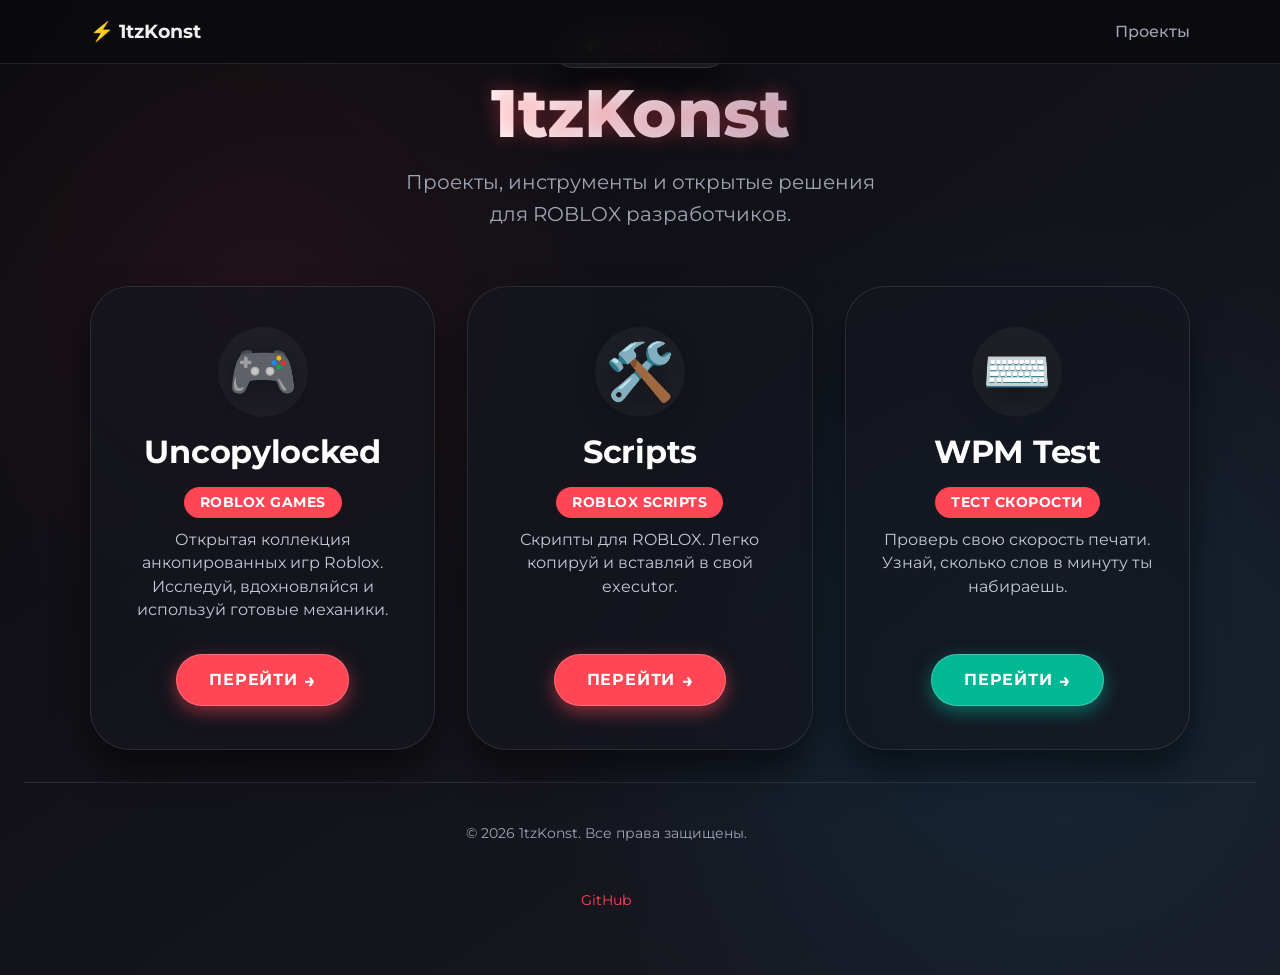
==== commit 0267fbdd: "Update index.html" ====
--- a/docs/index.html
+++ b/docs/index.html
@@ -47,7 +47,6 @@
       <a href="/" class="nav-logo">⚡ 1tzKonst</a>
       <nav class="nav-links">
         <a href="#projects" class="nav-link">Проекты</a>
-        <a href="https://t.me/itzkonstexploits" target="_blank" class="nav-link">Telegram</a>
       </nav>
     </div>
   </header>
@@ -75,18 +74,6 @@
         </a>
       </div>
       
-      <!-- Карточка: Telegram -->
-      <div class="card">
-        <div class="card-icon">✈️</div>
-        <h2>Telegram</h2>
-        <span class="card-tag">Канал</span>
-        <p>
-          Новости, эксплоиты, анонсы и прямой контакт. Подписывайся, чтобы не пропустить обновления.
-        </p>
-        <a href="https://t.me/itzkonstexploits" target="_blank" rel="noopener noreferrer" class="btn telegram">
-          Перейти <i>→</i>
-        </a>
-      </div>
       
       <!-- Карточка: Scripts -->
       <div class="card">
@@ -121,8 +108,7 @@
     <div class="container">
       <p>© 2026 1tzKonst. Все права защищены.</p>
       <p style="margin-top: var(--spacing-xs);">
-        <a href="https://github.com/itzkonstCreator" target="_blank" rel="noopener noreferrer">GitHub</a> • 
-        <a href="https://t.me/itzkonstexploits" target="_blank" rel="noopener noreferrer">Telegram</a>
+        <a href="https://github.com/itzkonstCreator" target="_blank" rel="noopener noreferrer">GitHub</a>
       </p>
     </div>
   </footer>
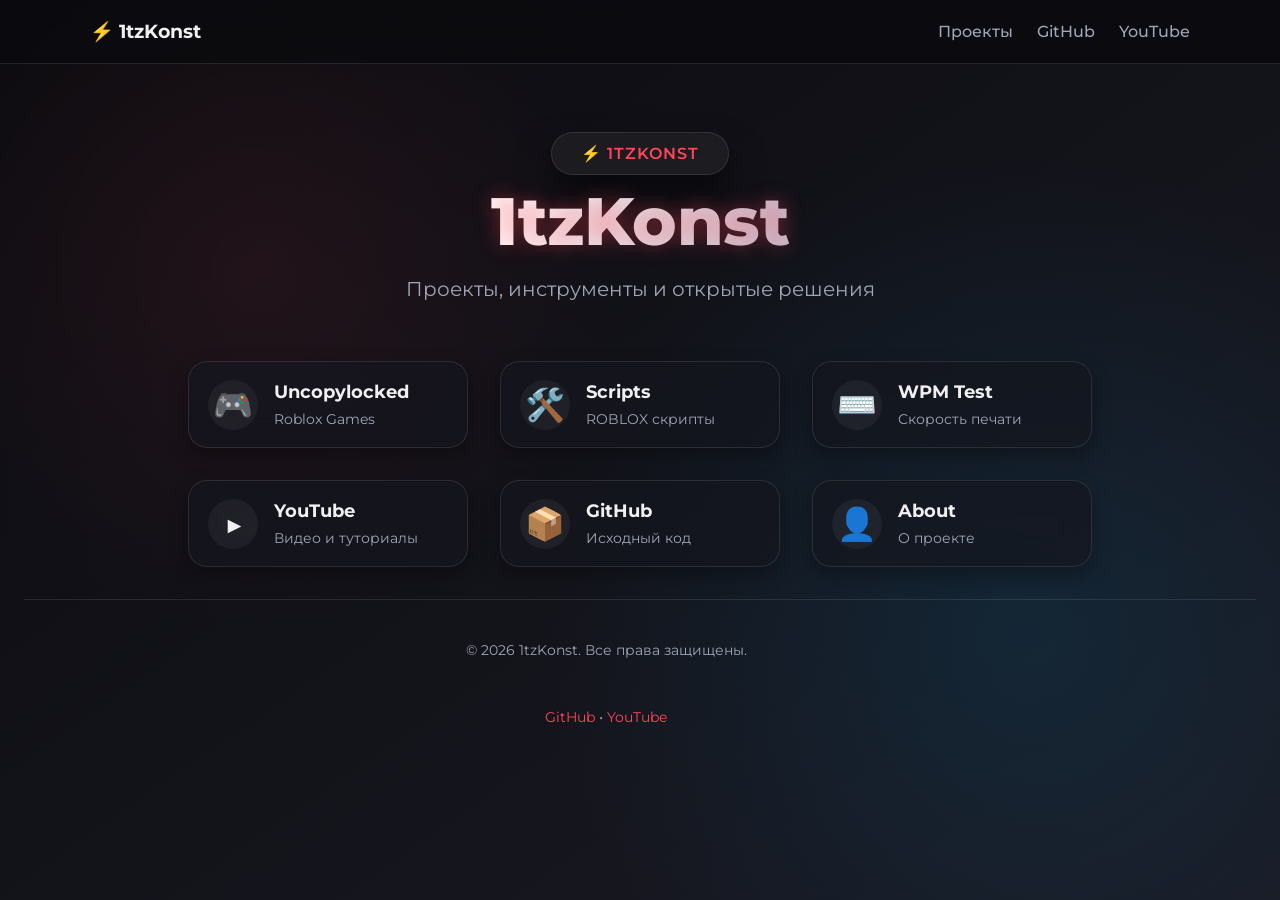
==== commit 46a14a89: "upd" ====
--- a/docs/index.html
+++ b/docs/index.html
@@ -36,9 +36,6 @@
   
   <!-- Main Stylesheet -->
   <link rel="stylesheet" href="styles.css">
-  
-  <!-- Preload Critical Resources -->
-  <link rel="preload" href="https://fonts.googleapis.com/css2?family=Montserrat:wght@400;500;600;700;800&display=swap" as="style">
 </head>
 <body>
   <!-- Navigation -->
@@ -47,6 +44,8 @@
       <a href="/" class="nav-logo">⚡ 1tzKonst</a>
       <nav class="nav-links">
         <a href="#projects" class="nav-link">Проекты</a>
+        <a href="https://github.com/itzkonstCreator" target="_blank" rel="noopener noreferrer" class="nav-link">GitHub</a>
+        <a href="https://www.youtube.com/@Itzkonst" target="_blank" rel="noopener noreferrer" class="nav-link">YouTube</a>
       </nav>
     </div>
   </header>
@@ -55,51 +54,66 @@
     <div class="header">
       <div class="creator-badge">⚡ 1tzKonst</div>
       <h1>1tzKonst</h1>
-      <p class="subtitle">Проекты, инструменты и открытые решения для ROBLOX разработчиков.</p>
+      <p class="subtitle">Проекты, инструменты и открытые решения</p>
     </div>
     
-    <!-- Сетка с карточками сайтов -->
+    <!-- Сетка с карточками -->
     <div class="cards-grid" id="projects">
       
-      <!-- Карточка: Uncopylocked Roblox Games -->
-      <div class="card">
-        <div class="card-icon">🎮</div>
-        <h2>Uncopylocked</h2>
-        <span class="card-tag">Roblox Games</span>
-        <p>
-          Открытая коллекция анкопированных игр Roblox. Исследуй, вдохновляйся и используй готовые механики.
-        </p>
-        <a href="uncopylocked.html" class="btn">
-          Перейти <i>→</i>
-        </a>
-      </div>
+      <!-- Uncopylocked Games -->
+      <a href="uncopylocked.html" class="card-mini">
+        <div class="card-mini-icon">🎮</div>
+        <div class="card-mini-content">
+          <h3>Uncopylocked</h3>
+          <p>Roblox Games</p>
+        </div>
+      </a>
       
+      <!-- Scripts -->
+      <a href="scripts.html" class="card-mini">
+        <div class="card-mini-icon">🛠️</div>
+        <div class="card-mini-content">
+          <h3>Scripts</h3>
+          <p>ROBLOX скрипты</p>
+        </div>
+      </a>
       
-      <!-- Карточка: Scripts -->
-      <div class="card">
-        <div class="card-icon">🛠️</div>
-        <h2>Scripts</h2>
-        <span class="card-tag">ROBLOX Scripts</span>
-        <p>
-          Скрипты для ROBLOX. Легко копируй и вставляй в свой executor.
-        </p>
-        <a href="scripts.html" class="btn">
-          Перейти <i>→</i>
-        </a>
-      </div>
+      <!-- WPM Test -->
+      <a href="wpmtest.html" class="card-mini">
+        <div class="card-mini-icon">⌨️</div>
+        <div class="card-mini-content">
+          <h3>WPM Test</h3>
+          <p>Скорость печати</p>
+        </div>
+      </a>
       
-      <!-- Карточка: WPM Test -->
-      <div class="card">
-        <div class="card-icon">⌨️</div>
-        <h2>WPM Test</h2>
-        <span class="card-tag">Тест скорости</span>
-        <p>
-          Проверь свою скорость печати. Узнай, сколько слов в минуту ты набираешь.
-        </p>
-        <a href="wpmtest.html" class="btn wpm">
-          Перейти <i>→</i>
-        </a>
-      </div>
+      <!-- YouTube -->
+      <a href="https://www.youtube.com/@Itzkonst" target="_blank" rel="noopener noreferrer" class="card-mini card-mini-youtube">
+        <div class="card-mini-icon">▶️</div>
+        <div class="card-mini-content">
+          <h3>YouTube</h3>
+          <p>Видео и туториалы</p>
+        </div>
+      </a>
+      
+      <!-- GitHub -->
+      <a href="https://github.com/itzkonstCreator" target="_blank" rel="noopener noreferrer" class="card-mini card-mini-github">
+        <div class="card-mini-icon">📦</div>
+        <div class="card-mini-content">
+          <h3>GitHub</h3>
+          <p>Исходный код</p>
+        </div>
+      </a>
+      
+      <!-- About -->
+      <a href="about.html" class="card-mini">
+        <div class="card-mini-icon">👤</div>
+        <div class="card-mini-content">
+          <h3>About</h3>
+          <p>О проекте</p>
+        </div>
+      </a>
+      
     </div>
   </div>
   
@@ -108,7 +122,8 @@
     <div class="container">
       <p>© 2026 1tzKonst. Все права защищены.</p>
       <p style="margin-top: var(--spacing-xs);">
-        <a href="https://github.com/itzkonstCreator" target="_blank" rel="noopener noreferrer">GitHub</a>
+        <a href="https://github.com/itzkonstCreator" target="_blank" rel="noopener noreferrer">GitHub</a> • 
+        <a href="https://www.youtube.com/@Itzkonst" target="_blank" rel="noopener noreferrer">YouTube</a>
       </p>
     </div>
   </footer>
--- a/docs/styles.css
+++ b/docs/styles.css
@@ -1084,4 +1084,96 @@
     border: 1px solid #ddd;
     box-shadow: none;
   }
+}
+
+/* ==========================================
+   Compact Cards (Mini Cards)
+   ========================================== */
+
+.card-mini {
+  display: flex;
+  align-items: center;
+  gap: 1rem;
+  background: var(--bg-card);
+  backdrop-filter: blur(16px);
+  border-radius: 1.2rem;
+  border: 1px solid var(--border-color);
+  padding: 1rem 1.2rem;
+  text-decoration: none;
+  color: var(--text-primary);
+  transition: all 0.25s ease;
+  box-shadow: 0 8px 20px rgba(0, 0, 0, 0.3);
+  min-width: 200px;
+  flex: 1 1 calc(33.333% - 1rem);
+  max-width: 280px;
+}
+
+.card-mini:hover {
+  transform: translateY(-4px);
+  border-color: var(--border-accent);
+  box-shadow: 0 12px 25px rgba(0, 0, 0, 0.5), 0 0 20px rgba(255, 70, 85, 0.15);
+}
+
+.card-mini-icon {
+  font-size: 2rem;
+  width: 50px;
+  height: 50px;
+  display: flex;
+  align-items: center;
+  justify-content: center;
+  background: rgba(255, 255, 255, 0.05);
+  border-radius: 50%;
+  flex-shrink: 0;
+}
+
+.card-mini-content h3 {
+  font-size: 1.1rem;
+  font-weight: 700;
+  margin-bottom: 0.2rem;
+  color: var(--text-primary);
+}
+
+.card-mini-content p {
+  font-size: 0.85rem;
+  color: var(--text-secondary);
+  margin: 0;
+}
+
+/* Special card styles */
+.card-mini-youtube:hover {
+  border-color: #ff0000;
+  box-shadow: 0 12px 25px rgba(0, 0, 0, 0.5), 0 0 20px rgba(255, 0, 0, 0.2);
+}
+
+.card-mini-github:hover {
+  border-color: #6e5494;
+  box-shadow: 0 12px 25px rgba(0, 0, 0, 0.5), 0 0 20px rgba(110, 84, 148, 0.2);
+}
+
+@media (max-width: 768px) {
+  .card-mini {
+    flex: 1 1 calc(50% - 0.5rem);
+    min-width: 150px;
+  }
+  
+  .card-mini-icon {
+    font-size: 1.5rem;
+    width: 40px;
+    height: 40px;
+  }
+  
+  .card-mini-content h3 {
+    font-size: 1rem;
+  }
+  
+  .card-mini-content p {
+    font-size: 0.75rem;
+  }
+}
+
+@media (max-width: 480px) {
+  .card-mini {
+    flex: 1 1 100%;
+    max-width: 100%;
+  }
 }
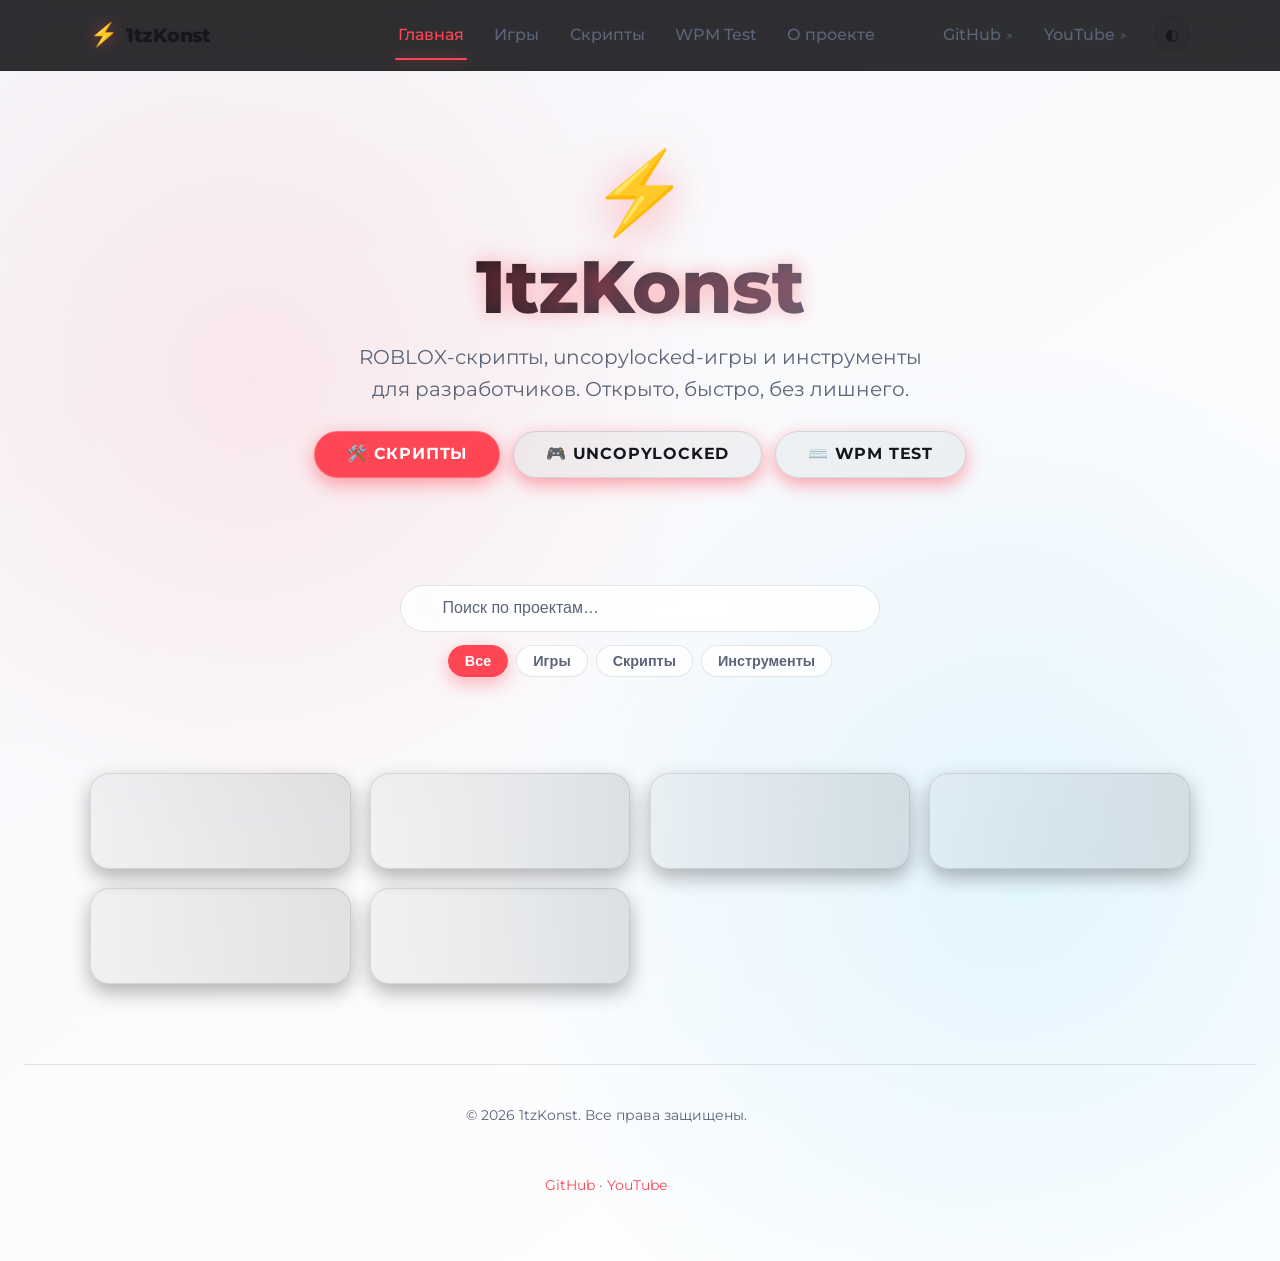
==== commit 54536fb6: "Massive update!" ====
--- a/docs/index.html
+++ b/docs/index.html
@@ -2,130 +2,207 @@
 <html lang="ru">
 <head>
   <meta charset="UTF-8">
-  <meta name="viewport" content="width=device-width, initial-scale=1.0, maximum-scale=1.0, user-scalable=yes">
-  
-  <!-- SEO Meta Tags -->
-  <title>1tzKonst | Проекты, скрипты и инструменты</title>
-  <meta name="description" content="Официальный сайт 1tzKonst. Проекты, скрипты для ROBLOX, uncopylocked игры и инструменты разработчика.">
-  <meta name="keywords" content="1tzKonst, ROBLOX, scripts, uncopylocked, Roblox games, solara, lua scripts">
+  <meta name="viewport" content="width=device-width, initial-scale=1.0, viewport-fit=cover">
+  <meta name="theme-color" content="#0b0b0f">
+
+  <title>1tzKonst — ROBLOX скрипты, uncopylocked игры и инструменты</title>
+  <meta name="description" content="Официальный сайт 1tzKonst. ROBLOX скрипты (Solara), uncopylocked игры, WPM-тест и открытые инструменты.">
+  <meta name="keywords" content="1tzKonst, ROBLOX, scripts, uncopylocked, Roblox games, solara, lua scripts, wpm test">
   <meta name="author" content="1tzKonst">
   <meta name="robots" content="index, follow">
-  
-  <!-- Open Graph / Social Media Meta Tags -->
-  <meta property="og:title" content="1tzKonst | Проекты, скрипты и инструменты">
-  <meta property="og:description" content="Официальный сайт 1tzKonst. Проекты, скрипты для ROBLOX, uncopylocked игры и инструменты разработчика.">
+  <link rel="canonical" href="https://itzkonstcreator.github.io/index.html">
+
+  <!-- Open Graph -->
+  <meta property="og:title" content="1tzKonst — ROBLOX скрипты, uncopylocked игры и инструменты">
+  <meta property="og:description" content="ROBLOX скрипты (Solara), uncopylocked игры, WPM-тест и открытые инструменты.">
   <meta property="og:type" content="website">
   <meta property="og:url" content="https://itzkonstcreator.github.io/">
-  <meta property="og:image" content="https://itzkonstcreator.github.io/docs/og-image.png">
+  <meta property="og:image" content="https://itzkonstcreator.github.io/docs/og-image.svg">
   <meta property="og:locale" content="ru_RU">
-  
-  <!-- Twitter Card Meta Tags -->
+
+  <!-- Twitter -->
   <meta name="twitter:card" content="summary_large_image">
-  <meta name="twitter:title" content="1tzKonst | Проекты, скрипты и инструменты">
-  <meta name="twitter:description" content="Официальный сайт 1tzKonst. Проекты, скрипты для ROBLOX, uncopylocked игры и инструменты разработчика.">
-  <meta name="twitter:image" content="https://itzkonstcreator.github.io/docs/og-image.png">
-  
-  <!-- Favicon -->
-  <link rel="icon" type="image/svg+xml" href="data:image/svg+xml,<svg xmlns=%22http://www.w3.org/2000/svg%22 viewBox=%220 0 100 100%22><text y=%22.9em%22 font-size=%2290%22>⚡</text></svg>">
-  <link rel="apple-touch-icon" sizes="180x180" href="/apple-touch-icon.png">
-  
-  <!-- Google Fonts -->
+  <meta name="twitter:title" content="1tzKonst — ROBLOX скрипты, uncopylocked игры и инструменты">
+  <meta name="twitter:description" content="ROBLOX скрипты (Solara), uncopylocked игры, WPM-тест и открытые инструменты.">
+  <meta name="twitter:image" content="https://itzkonstcreator.github.io/docs/og-image.svg">
+
+  <link rel="icon" type="image/svg+xml" href="favicon.svg">
+  <link rel="apple-touch-icon" href="og-image.svg">
+  <link rel="manifest" href="manifest.webmanifest">
+
   <link rel="preconnect" href="https://fonts.googleapis.com">
   <link rel="preconnect" href="https://fonts.gstatic.com" crossorigin>
   <link href="https://fonts.googleapis.com/css2?family=Montserrat:wght@400;500;600;700;800&display=swap" rel="stylesheet">
-  
-  <!-- Main Stylesheet -->
+
+  <link rel="preload" href="styles.css" as="style">
   <link rel="stylesheet" href="styles.css">
+  <link rel="preload" href="app.js" as="script">
+  <script src="app.js" defer></script>
 </head>
 <body>
-  <!-- Navigation -->
-  <header class="nav-header">
-    <div class="nav-content">
-      <a href="/" class="nav-logo">⚡ 1tzKonst</a>
-      <nav class="nav-links">
-        <a href="#projects" class="nav-link">Проекты</a>
-        <a href="https://github.com/itzkonstCreator" target="_blank" rel="noopener noreferrer" class="nav-link">GitHub</a>
-        <a href="https://www.youtube.com/@Itzkonst" target="_blank" rel="noopener noreferrer" class="nav-link">YouTube</a>
-      </nav>
-    </div>
-  </header>
-  
-  <div class="container">
-    <div class="header">
-      <div class="creator-badge">⚡ 1tzKonst</div>
-      <h1>1tzKonst</h1>
-      <p class="subtitle">Проекты, инструменты и открытые решения</p>
-    </div>
-    
-    <!-- Сетка с карточками -->
-    <div class="cards-grid" id="projects">
-      
-      <!-- Uncopylocked Games -->
-      <a href="uncopylocked.html" class="card-mini">
-        <div class="card-mini-icon">🎮</div>
-        <div class="card-mini-content">
-          <h3>Uncopylocked</h3>
-          <p>Roblox Games</p>
-        </div>
-      </a>
-      
-      <!-- Scripts -->
-      <a href="scripts.html" class="card-mini">
-        <div class="card-mini-icon">🛠️</div>
-        <div class="card-mini-content">
-          <h3>Scripts</h3>
-          <p>ROBLOX скрипты</p>
-        </div>
-      </a>
-      
-      <!-- WPM Test -->
-      <a href="wpmtest.html" class="card-mini">
-        <div class="card-mini-icon">⌨️</div>
-        <div class="card-mini-content">
-          <h3>WPM Test</h3>
-          <p>Скорость печати</p>
-        </div>
-      </a>
-      
-      <!-- YouTube -->
-      <a href="https://www.youtube.com/@Itzkonst" target="_blank" rel="noopener noreferrer" class="card-mini card-mini-youtube">
-        <div class="card-mini-icon">▶️</div>
-        <div class="card-mini-content">
-          <h3>YouTube</h3>
-          <p>Видео и туториалы</p>
-        </div>
-      </a>
-      
-      <!-- GitHub -->
-      <a href="https://github.com/itzkonstCreator" target="_blank" rel="noopener noreferrer" class="card-mini card-mini-github">
-        <div class="card-mini-icon">📦</div>
-        <div class="card-mini-content">
-          <h3>GitHub</h3>
-          <p>Исходный код</p>
-        </div>
-      </a>
-      
-      <!-- About -->
-      <a href="about.html" class="card-mini">
-        <div class="card-mini-icon">👤</div>
-        <div class="card-mini-content">
-          <h3>About</h3>
-          <p>О проекте</p>
-        </div>
-      </a>
-      
-    </div>
-  </div>
-  
-  <!-- Footer -->
-  <footer class="footer">
-    <div class="container">
-      <p>© 2026 1tzKonst. Все права защищены.</p>
-      <p style="margin-top: var(--spacing-xs);">
-        <a href="https://github.com/itzkonstCreator" target="_blank" rel="noopener noreferrer">GitHub</a> • 
-        <a href="https://www.youtube.com/@Itzkonst" target="_blank" rel="noopener noreferrer">YouTube</a>
-      </p>
-    </div>
-  </footer>
+  <main id="main" class="container page">
+
+    <!-- HERO -->
+    <section class="hero reveal" style="--i:0">
+      <span class="hero-mark" aria-hidden="true">⚡</span>
+      <h1 class="hero-title">1tzKonst</h1>
+      <p class="hero-subtitle">ROBLOX-скрипты, uncopylocked-игры и инструменты для разработчиков. Открыто, быстро, без лишнего.</p>
+      <div class="hero-actions">
+        <a href="scripts.html" class="btn">🛠️ Скрипты</a>
+        <a href="uncopylocked.html" class="btn btn-ghost">🎮 Uncopylocked</a>
+        <a href="wpmtest.html" class="btn btn-ghost">⌨️ WPM Test</a>
+      </div>
+      <div class="hero-stats" id="heroStats" aria-live="polite"></div>
+    </section>
+
+    <!-- SEARCH + FILTER -->
+    <section class="toolbar reveal" style="--i:1" aria-label="Поиск и фильтры">
+      <div class="search-bar">
+        <span class="search-bar-icon" aria-hidden="true">🔍</span>
+        <input type="search" id="searchInput" placeholder="Поиск по проектам…" aria-label="Поиск">
+      </div>
+      <div class="filter-chips" role="tablist" aria-label="Фильтр категорий">
+        <button class="filter-chip filter-chip--active" data-filter="all" role="tab" aria-selected="true">Все</button>
+        <button class="filter-chip" data-filter="games" role="tab" aria-selected="false">Игры</button>
+        <button class="filter-chip" data-filter="scripts" role="tab" aria-selected="false">Скрипты</button>
+        <button class="filter-chip" data-filter="tools" role="tab" aria-selected="false">Инструменты</button>
+      </div>
+    </section>
+
+    <!-- FEATURED STRIP -->
+    <section class="featured-strip reveal" style="--i:2" aria-label="Избранные проекты" id="featuredStrip">
+      <!-- filled by JS -->
+    </section>
+
+    <!-- PROJECT GRID -->
+    <section class="cards-grid cards-grid--filterable reveal" id="projects" aria-label="Все проекты">
+      <!-- skeletons -->
+      <a class="card-mini skeleton" style="height:96px"></a>
+      <a class="card-mini skeleton" style="height:96px"></a>
+      <a class="card-mini skeleton" style="height:96px"></a>
+      <a class="card-mini skeleton" style="height:96px"></a>
+      <a class="card-mini skeleton" style="height:96px"></a>
+      <a class="card-mini skeleton" style="height:96px"></a>
+    </section>
+
+  </main>
+
+  <script>
+    (async function () {
+      const esc = window.app.escapeHTML;
+      let data;
+      try {
+        data = await window.app.loadData();
+      } catch (e) {
+        document.getElementById('projects').innerHTML =
+          '<div class="empty-state"><div class="empty-state-icon">⚠️</div>Не удалось загрузить список проектов.</div>';
+        return;
+      }
+
+      // Stats
+      const heroStats = document.getElementById('heroStats');
+      heroStats.innerHTML =
+        '<span class="hero-stat"><strong>' + data.stats.games + '</strong>&nbsp;игр</span>' +
+        '<span class="hero-stat"><strong>' + data.stats.scripts + '</strong>&nbsp;скрипт</span>' +
+        '<span class="hero-stat"><strong>' + (data.stats.wpmWords/1000).toFixed(0) + 'k</strong>&nbsp;слов в WPM</span>';
+
+      // Items definition
+      const items = [
+        { href: 'uncopylocked.html', icon: '🎮', title: 'Uncopylocked', desc: 'Roblox Games', tags: 'games', filterTags: ['games', 'tools'] },
+        { href: 'scripts.html',     icon: '🛠️', title: 'Scripts',      desc: 'ROBLOX скрипты', tags: 'scripts', filterTags: ['scripts'] },
+        { href: 'wpmtest.html',     icon: '⌨️', title: 'WPM Test',     desc: 'Скорость печати', tags: 'tools', filterTags: ['tools'] },
+        { href: 'about.html',       icon: '👤', title: 'About',        desc: 'О проекте', tags: 'tools', filterTags: ['tools'] },
+        { href: 'https://www.youtube.com/@Itzkonst',     icon: '▶️', title: 'YouTube', desc: 'Видео и туториалы', tags: 'tools', external: true, filterTags: ['tools'] },
+        { href: 'https://github.com/itzkonstCreator',     icon: '📦', title: 'GitHub',  desc: 'Исходный код',      tags: 'tools', external: true, filterTags: ['tools'] }
+      ];
+
+      const grid = document.getElementById('projects');
+      grid.innerHTML = items.map((it, i) => {
+        const tfilter = it.filterTags.join(' ');
+        return '<a href="' + it.href + '"' + (it.external ? ' target="_blank" rel="noopener noreferrer"' : '') +
+          ' class="card-mini reveal" style="--i:' + (3 + i) + '" data-tags="' + tfilter + '" data-title="' + esc(it.title.toLowerCase()) + '" data-desc="' + esc(it.desc.toLowerCase()) + '">' +
+          '<div class="card-mini-icon">' + it.icon + '</div>' +
+          '<div class="card-mini-content">' +
+            '<h3>' + esc(it.title) + '</h3>' +
+            '<p>' + esc(it.desc) + '</p>' +
+          '</div>' +
+        '</a>';
+      }).join('');
+
+      // Trigger reveal animation for newly injected items
+      const io = new IntersectionObserver((entries) => {
+        entries.forEach(e => {
+          if (e.isIntersecting) {
+            e.target.classList.add('reveal--in');
+            io.unobserve(e.target);
+          }
+        });
+      }, { threshold: 0.05 });
+      grid.querySelectorAll('.reveal').forEach(el => io.observe(el));
+
+      // Featured strip
+      const featured = document.getElementById('featuredStrip');
+      const lastGame = (data.games || [])[0];
+      const lastScript = (data.scripts || [])[0];
+      let html = '';
+      if (lastGame) {
+        html += '<a class="featured-card" href="uncopylocked.html">' +
+                  '<span class="tag tag--accent">Последняя игра</span>' +
+                  '<h3>🎮 ' + esc(lastGame.title) + '</h3>' +
+                  '<p>' + esc((lastGame.tags || []).join(' · ')) + '</p>' +
+                '</a>';
+      }
+      if (lastScript) {
+        html += '<a class="featured-card" href="scripts.html">' +
+                  '<span class="tag tag--purple">Скрипт</span>' +
+                  '<h3>' + (lastScript.icon || '🔮') + ' ' + esc(lastScript.name) + '</h3>' +
+                  '<p>' + esc(lastScript.description || '') + '</p>' +
+                '</a>';
+      }
+      featured.innerHTML = html;
+
+      // Filter & search
+      const filterBtns = document.querySelectorAll('.filter-chip');
+      const searchInput = document.getElementById('searchInput');
+      let currentFilter = 'all';
+
+      function applyFilter() {
+        const q = (searchInput.value || '').trim().toLowerCase();
+        let visible = 0;
+        grid.querySelectorAll('.card-mini').forEach(el => {
+          const tags = (el.dataset.tags || '').split(' ');
+          const matchesFilter = currentFilter === 'all' || tags.includes(currentFilter);
+          const haystack = (el.dataset.title || '') + ' ' + (el.dataset.desc || '');
+          const matchesSearch = !q || haystack.includes(q);
+          const show = matchesFilter && matchesSearch;
+          el.classList.toggle('is-hidden', !show);
+          if (show) visible++;
+        });
+        let empty = grid.querySelector('.empty-state--inline');
+        if (visible === 0) {
+          if (!empty) {
+            empty = document.createElement('div');
+            empty.className = 'empty-state empty-state--inline';
+            empty.innerHTML = '<div class="empty-state-icon">🤷</div>Ничего не найдено. Попробуй другой запрос.';
+            grid.appendChild(empty);
+          }
+        } else if (empty) {
+          empty.remove();
+        }
+      }
+
+      filterBtns.forEach(b => b.addEventListener('click', () => {
+        filterBtns.forEach(x => {
+          x.classList.remove('filter-chip--active');
+          x.setAttribute('aria-selected', 'false');
+        });
+        b.classList.add('filter-chip--active');
+        b.setAttribute('aria-selected', 'true');
+        currentFilter = b.dataset.filter;
+        applyFilter();
+      }));
+      searchInput.addEventListener('input', applyFilter);
+    })();
+  </script>
 </body>
-</html>+</html>
--- a/docs/styles.css
+++ b/docs/styles.css
@@ -1094,13 +1094,13 @@
   display: flex;
   align-items: center;
   gap: 1rem;
-  background: var(--bg-card);
+  background: rgba(20, 22, 30, 0.85);
   backdrop-filter: blur(16px);
   border-radius: 1.2rem;
   border: 1px solid var(--border-color);
   padding: 1rem 1.2rem;
   text-decoration: none;
-  color: var(--text-primary);
+  color: #ffffff !important;
   transition: all 0.25s ease;
   box-shadow: 0 8px 20px rgba(0, 0, 0, 0.3);
   min-width: 200px;
@@ -1112,6 +1112,7 @@
   transform: translateY(-4px);
   border-color: var(--border-accent);
   box-shadow: 0 12px 25px rgba(0, 0, 0, 0.5), 0 0 20px rgba(255, 70, 85, 0.15);
+  color: #ffffff !important;
 }
 
 .card-mini-icon {
@@ -1119,6 +1120,7 @@
   width: 50px;
   height: 50px;
   display: flex;
+
   align-items: center;
   justify-content: center;
   background: rgba(255, 255, 255, 0.05);
@@ -1130,13 +1132,25 @@
   font-size: 1.1rem;
   font-weight: 700;
   margin-bottom: 0.2rem;
-  color: var(--text-primary);
+  color: #ffffff !important;
+}
+
+.card-mini-content h3,
+.card-mini-content h3:visited,
+.card-mini:hover .card-mini-content h3 {
+  color: #ffffff !important;
 }
 
 .card-mini-content p {
   font-size: 0.85rem;
-  color: var(--text-secondary);
+  color: #a0a5b5 !important;
   margin: 0;
+}
+
+.card-mini-content p,
+.card-mini-content p:visited,
+.card-mini:hover .card-mini-content p {
+  color: #a0a5b5 !important;
 }
 
 /* Special card styles */
@@ -1176,4 +1190,744 @@
     flex: 1 1 100%;
     max-width: 100%;
   }
-}+}
+
+/* ==========================================
+   UPGRADE: shared shell, light theme, mobile nav,
+   focus rings, search/filter/toast/kbd,
+   reveal animations, hero, page wrappers
+   ========================================== */
+
+/* --- Theme tokens (light override) --- */
+:root {
+  --bg-primary: #0b0b0f;
+  --bg-secondary: #1a1a24;
+  --bg-card: rgba(20, 22, 30, 0.7);
+  --bg-elevated: rgba(255, 255, 255, 0.04);
+  --text-primary: #f0f0f0;
+  --text-secondary: #a0a5b5;
+  --text-muted: #c5c9d6;
+  --accent-primary: #ff4655;
+  --accent-secondary: #ff5e6b;
+  --accent-telegram: #2AABEE;
+  --accent-wpm: #00b894;
+  --accent-youtube: #ff0033;
+  --accent-github: #6e5494;
+  --accent-warning: #f59e0b;
+  --border-color: rgba(255, 255, 255, 0.1);
+  --border-strong: rgba(255, 255, 255, 0.18);
+  --border-accent: rgba(255, 70, 85, 0.5);
+
+  --shadow-card: 0 20px 35px rgba(0, 0, 0, 0.5);
+  --shadow-hover: 0 28px 45px rgba(0, 0, 0, 0.7);
+  --shadow-accent: 0 0 30px rgba(255, 70, 85, 0.25);
+  --shadow-button: 0 6px 18px rgba(255, 70, 85, 0.5);
+
+  --radius-xs: 0.5rem;
+  --radius-sm: 0.8rem;
+  --radius-md: 1.2rem;
+  --radius-lg: 1.8rem;
+  --radius-xl: 2.4rem;
+  --radius-pill: 999px;
+
+  --transition-fast: 0.15s ease;
+  --transition: 0.25s ease;
+  --transition-slow: 0.4s ease;
+}
+
+:root[data-theme="light"] {
+  --bg-primary: #f6f7fb;
+  --bg-secondary: #ffffff;
+  --bg-card: rgba(255, 255, 255, 0.85);
+  --bg-elevated: rgba(0, 0, 0, 0.04);
+  --text-primary: #15171c;
+  --text-secondary: #5b6478;
+  --text-muted: #3a4150;
+  --border-color: rgba(0, 0, 0, 0.1);
+  --border-strong: rgba(0, 0, 0, 0.18);
+  --border-accent: rgba(255, 70, 85, 0.5);
+  --shadow-card: 0 18px 30px rgba(15, 17, 26, 0.12);
+  --shadow-hover: 0 24px 38px rgba(15, 17, 26, 0.18);
+  --shadow-accent: 0 0 30px rgba(255, 70, 85, 0.18);
+}
+
+/* Light theme needs lighter decorative bg */
+:root[data-theme="light"] body {
+  background: linear-gradient(145deg, var(--bg-primary) 0%, var(--bg-secondary) 100%);
+}
+:root[data-theme="light"] body::before {
+  background-image:
+    radial-gradient(circle at 20% 30%, rgba(255, 70, 85, 0.10) 0%, transparent 35%),
+    radial-gradient(circle at 80% 70%, rgba(0, 180, 255, 0.10) 0%, transparent 40%);
+}
+
+/* --- Skip link --- */
+.skip-link {
+  position: absolute;
+  left: -9999px;
+  top: 0;
+  background: var(--accent-primary);
+  color: #fff;
+  padding: 0.6rem 1rem;
+  border-radius: 0 0 var(--radius-sm) 0;
+  z-index: 1000;
+  font-weight: 700;
+}
+.skip-link:focus {
+  left: 0;
+  outline: 2px solid #fff;
+  outline-offset: 2px;
+}
+
+/* --- Page wrapper --- */
+.page {
+  padding-top: 7rem;
+  padding-bottom: 3rem;
+  min-height: 100vh;
+  align-items: stretch;
+}
+
+/* --- Theme toggle --- */
+.theme-toggle {
+  background: var(--bg-elevated);
+  border: 1px solid var(--border-color);
+  color: var(--text-primary);
+  width: 36px;
+  height: 36px;
+  border-radius: 50%;
+  display: inline-flex;
+  align-items: center;
+  justify-content: center;
+  cursor: pointer;
+  transition: transform var(--transition), background var(--transition);
+  font-size: 1rem;
+}
+.theme-toggle:hover {
+  transform: rotate(35deg);
+  background: var(--border-color);
+}
+.theme-toggle-icon { display: inline-block; }
+
+/* --- Nav: enhancements --- */
+.nav-logo {
+  display: inline-flex;
+  align-items: center;
+  gap: 0.5rem;
+}
+.nav-logo-mark {
+  display: inline-block;
+  font-size: 1.4rem;
+  filter: drop-shadow(0 0 8px rgba(255, 70, 85, 0.5));
+  animation: pulse-soft 2.6s ease-in-out infinite;
+}
+.nav-logo-text {
+  font-weight: 800;
+  letter-spacing: -0.3px;
+}
+.nav-link {
+  position: relative;
+  padding: 0.4rem 0.2rem;
+}
+.nav-link--active {
+  color: var(--accent-primary);
+}
+.nav-link--active::after {
+  content: "";
+  position: absolute;
+  left: 0; right: 0; bottom: -6px;
+  height: 2px;
+  background: var(--accent-primary);
+  border-radius: 2px;
+  box-shadow: 0 0 12px rgba(255, 70, 85, 0.6);
+}
+.nav-link--ext::after { content: " ↗"; opacity: 0.7; font-size: 0.8em; }
+.nav-sep {
+  width: 1px;
+  height: 22px;
+  background: var(--border-color);
+  margin: 0 0.4rem;
+}
+
+/* Hamburger toggle (mobile) */
+.nav-toggle {
+  display: none;
+  background: transparent;
+  border: 1px solid var(--border-color);
+  width: 42px;
+  height: 42px;
+  border-radius: var(--radius-sm);
+  cursor: pointer;
+  color: var(--text-primary);
+  align-items: center;
+  justify-content: center;
+}
+.nav-toggle-bars {
+  display: inline-flex;
+  flex-direction: column;
+  gap: 4px;
+  width: 20px;
+}
+.nav-toggle-bars i {
+  display: block;
+  height: 2px;
+  background: var(--text-primary);
+  border-radius: 2px;
+  transition: transform var(--transition), opacity var(--transition);
+}
+.nav-toggle--active .nav-toggle-bars i:nth-child(1) {
+  transform: translateY(6px) rotate(45deg);
+}
+.nav-toggle--active .nav-toggle-bars i:nth-child(2) { opacity: 0; }
+.nav-toggle--active .nav-toggle-bars i:nth-child(3) {
+  transform: translateY(-6px) rotate(-45deg);
+}
+
+@media (max-width: 900px) {
+  .nav-toggle { display: inline-flex; }
+  .nav-links {
+    position: absolute;
+    top: 100%; left: 0; right: 0;
+    background: var(--bg-primary);
+    border-bottom: 1px solid var(--border-color);
+    flex-direction: column;
+    align-items: stretch;
+    gap: 0.4rem;
+    padding: 0.8rem 1rem 1rem;
+    transform: translateY(-8px);
+    opacity: 0;
+    pointer-events: none;
+    transition: transform var(--transition), opacity var(--transition);
+    box-shadow: var(--shadow-card);
+  }
+  .nav-links--open {
+    transform: translateY(0);
+    opacity: 1;
+    pointer-events: auto;
+  }
+  .nav-links a, .nav-links .theme-toggle {
+    padding: 0.7rem 0.8rem;
+    border-radius: var(--radius-sm);
+  }
+  .nav-links .theme-toggle { align-self: flex-start; }
+  .nav-sep { display: none; }
+  .nav-link--active::after { display: none; }
+  .nav-link--active { background: var(--bg-elevated); }
+}
+
+/* --- Focus rings --- */
+:focus-visible {
+  outline: 2px solid var(--accent-primary);
+  outline-offset: 2px;
+  border-radius: 4px;
+}
+.kbd-focus :focus:not(:focus-visible) { outline: none; }
+
+/* --- Reveal-on-scroll --- */
+.reveal {
+  opacity: 0;
+  transform: translateY(20px);
+  transition: opacity 0.6s ease, transform 0.6s ease;
+  transition-delay: calc(var(--i, 0) * 60ms);
+}
+.reveal--in {
+  opacity: 1;
+  transform: translateY(0);
+}
+@media (prefers-reduced-motion: reduce) {
+  .reveal { transition: none; opacity: 1; transform: none; }
+  .nav-logo-mark, .creator-badge, .pulse-soft { animation: none !important; }
+  * { animation-duration: 0s !important; }
+}
+
+/* --- Hero --- */
+.hero {
+  width: 100%;
+  position: relative;
+  text-align: center;
+  display: flex;
+  flex-direction: column;
+  align-items: center;
+  gap: var(--spacing-md);
+  padding: 1rem 0 2rem;
+}
+.hero-mark {
+  font-size: 5rem;
+  line-height: 1;
+  filter: drop-shadow(0 8px 24px rgba(255, 70, 85, 0.5));
+  animation: pulse-soft 2.6s ease-in-out infinite;
+}
+.hero-title {
+  font-size: clamp(2.6rem, 8vw, 4.6rem);
+  font-weight: 800;
+  background: linear-gradient(to right, #ffffff, #c0c0d0);
+  -webkit-background-clip: text;
+  -webkit-text-fill-color: transparent;
+  background-clip: text;
+  letter-spacing: -0.5px;
+  line-height: 1.05;
+}
+:root[data-theme="light"] .hero-title {
+  background: linear-gradient(120deg, #15171c, #5b6478);
+  -webkit-background-clip: text;
+  -webkit-text-fill-color: transparent;
+  background-clip: text;
+}
+.hero-subtitle {
+  font-size: clamp(1rem, 2.5vw, 1.25rem);
+  color: var(--text-secondary);
+  max-width: 580px;
+  margin: 0 auto;
+}
+.hero-actions {
+  display: flex;
+  gap: 0.8rem;
+  flex-wrap: wrap;
+  justify-content: center;
+  margin-top: 0.6rem;
+}
+.hero-stats {
+  display: flex;
+  gap: 1.5rem;
+  flex-wrap: wrap;
+  justify-content: center;
+  margin-top: 1.2rem;
+}
+.hero-stat {
+  background: var(--bg-card);
+  backdrop-filter: blur(12px);
+  border: 1px solid var(--border-color);
+  border-radius: var(--radius-pill);
+  padding: 0.55rem 1.1rem;
+  font-size: 0.95rem;
+  color: var(--text-secondary);
+}
+.hero-stat strong { color: var(--text-primary); font-weight: 800; }
+
+@keyframes pulse-soft {
+  0%, 100% { transform: scale(1); }
+  50% { transform: scale(1.08); }
+}
+
+/* --- Search & filter --- */
+.toolbar {
+  width: 100%;
+  display: flex;
+  flex-direction: column;
+  gap: 0.8rem;
+  align-items: center;
+}
+.search-bar {
+  position: relative;
+  width: 100%;
+  max-width: 480px;
+}
+.search-bar input {
+  width: 100%;
+  background: var(--bg-card);
+  backdrop-filter: blur(14px);
+  border: 1px solid var(--border-color);
+  border-radius: var(--radius-pill);
+  padding: 0.85rem 1.1rem 0.85rem 2.6rem;
+  color: var(--text-primary);
+  font-size: 1rem;
+  outline: none;
+  transition: border-color var(--transition), box-shadow var(--transition);
+}
+.search-bar input::placeholder { color: var(--text-secondary); }
+.search-bar input:focus {
+  border-color: var(--border-accent);
+  box-shadow: 0 0 0 4px rgba(255, 70, 85, 0.15);
+}
+.search-bar-icon {
+  position: absolute;
+  left: 1rem; top: 50%;
+  transform: translateY(-50%);
+  opacity: 0.7;
+  font-size: 1.05rem;
+}
+
+.filter-chips {
+  display: flex;
+  flex-wrap: wrap;
+  gap: 0.5rem;
+  justify-content: center;
+}
+.filter-chip {
+  background: var(--bg-card);
+  border: 1px solid var(--border-color);
+  color: var(--text-secondary);
+  padding: 0.45rem 1rem;
+  border-radius: var(--radius-pill);
+  cursor: pointer;
+  font-weight: 600;
+  font-size: 0.9rem;
+  transition: all var(--transition);
+}
+.filter-chip:hover { color: var(--text-primary); border-color: var(--border-strong); }
+.filter-chip--active {
+  background: var(--accent-primary);
+  color: #fff;
+  border-color: var(--accent-primary);
+  box-shadow: 0 6px 18px rgba(255, 70, 85, 0.4);
+}
+
+/* --- Cards grid (for filterable index) --- */
+.cards-grid--filterable {
+  display: grid;
+  grid-template-columns: repeat(auto-fill, minmax(260px, 1fr));
+  gap: 1.2rem;
+  width: 100%;
+}
+.cards-grid--filterable .card-mini {
+  flex: initial;
+  max-width: none;
+  min-width: 0;
+}
+.cards-grid--filterable .card-mini[data-tags] { transition: transform var(--transition), opacity var(--transition); }
+.cards-grid--filterable .card-mini.is-hidden {
+  display: none;
+}
+
+/* --- Tags chip (for items) --- */
+.tags {
+  display: inline-flex;
+  flex-wrap: wrap;
+  gap: 0.3rem;
+  margin-top: 0.4rem;
+}
+.tag {
+  font-size: 0.7rem;
+  text-transform: uppercase;
+  letter-spacing: 0.4px;
+  padding: 0.18rem 0.55rem;
+  border-radius: var(--radius-pill);
+  background: var(--bg-elevated);
+  color: var(--text-secondary);
+  border: 1px solid var(--border-color);
+  font-weight: 600;
+}
+.tag--accent  { background: rgba(255, 70, 85, 0.15); color: #ff8893; border-color: rgba(255, 70, 85, 0.3); }
+.tag--green   { background: rgba(0, 184, 148, 0.15); color: #6ee7b7; border-color: rgba(0, 184, 148, 0.3); }
+.tag--blue    { background: rgba(59, 130, 246, 0.15); color: #93c5fd; border-color: rgba(59, 130, 246, 0.3); }
+.tag--purple  { background: rgba(168, 85, 247, 0.15); color: #d8b4fe; border-color: rgba(168, 85, 247, 0.3); }
+.tag--yellow  { background: rgba(245, 158, 11, 0.15); color: #fcd34d; border-color: rgba(245, 158, 11, 0.3); }
+
+/* --- Empty state --- */
+.empty-state {
+  text-align: center;
+  padding: 2rem 1rem;
+  color: var(--text-secondary);
+  border: 1px dashed var(--border-color);
+  border-radius: var(--radius-md);
+  background: var(--bg-card);
+  width: 100%;
+  max-width: 480px;
+  margin: 0 auto;
+}
+.empty-state-icon { font-size: 2rem; margin-bottom: 0.4rem; }
+
+/* --- Skeleton --- */
+.skeleton {
+  background: linear-gradient(90deg, var(--bg-elevated), var(--border-color), var(--bg-elevated));
+  background-size: 200% 100%;
+  animation: skel 1.4s ease-in-out infinite;
+  border-radius: var(--radius-md);
+}
+@keyframes skel { 0% { background-position: 200% 0; } 100% { background-position: -200% 0; } }
+
+/* --- Toast --- */
+.toast {
+  position: fixed;
+  left: 50%;
+  bottom: 2rem;
+  transform: translate(-50%, 20px);
+  background: var(--bg-card);
+  backdrop-filter: blur(20px);
+  border: 1px solid var(--border-color);
+  color: var(--text-primary);
+  padding: 0.85rem 1.3rem;
+  border-radius: var(--radius-pill);
+  box-shadow: var(--shadow-card);
+  font-weight: 600;
+  z-index: 2000;
+  opacity: 0;
+  transition: transform var(--transition), opacity var(--transition);
+  pointer-events: none;
+}
+.toast--visible { transform: translate(-50%, 0); opacity: 1; }
+.toast--ok { border-color: rgba(0, 184, 148, 0.4); }
+.toast--err { border-color: rgba(255, 70, 85, 0.4); }
+
+/* --- Kbd --- */
+.kbd {
+  font-family: ui-monospace, SFMono-Regular, Menlo, monospace;
+  font-size: 0.78rem;
+  background: var(--bg-elevated);
+  border: 1px solid var(--border-color);
+  border-bottom-width: 2px;
+  padding: 0.05rem 0.4rem;
+  border-radius: 0.35rem;
+  color: var(--text-primary);
+}
+
+/* --- Featured strip (index) --- */
+.featured-strip {
+  width: 100%;
+  display: grid;
+  grid-template-columns: 1fr 1fr;
+  gap: 1rem;
+}
+@media (max-width: 700px) { .featured-strip { grid-template-columns: 1fr; } }
+.featured-card {
+  background: var(--bg-card);
+  backdrop-filter: blur(16px);
+  border: 1px solid var(--border-color);
+  border-radius: var(--radius-lg);
+  padding: 1.2rem 1.4rem;
+  display: flex;
+  flex-direction: column;
+  gap: 0.5rem;
+  text-decoration: none;
+  color: inherit;
+  transition: transform var(--transition), border-color var(--transition);
+  position: relative;
+  overflow: hidden;
+}
+.featured-card:hover { transform: translateY(-3px); border-color: var(--border-accent); }
+.featured-card h3 { font-size: 1.2rem; font-weight: 700; }
+.featured-card p { color: var(--text-secondary); font-size: 0.95rem; }
+
+/* --- Buttons (extended) --- */
+.btn-row { display: flex; gap: 0.6rem; flex-wrap: wrap; }
+.btn-ghost {
+  background: var(--bg-elevated);
+  border: 1px solid var(--border-color);
+  color: var(--text-primary);
+  padding: var(--spacing-sm) var(--spacing-xl);
+  border-radius: var(--radius-pill);
+  font-weight: 700;
+  text-decoration: none;
+  display: inline-flex;
+  align-items: center;
+  gap: 0.4rem;
+  transition: all var(--transition);
+}
+.btn-ghost:hover { background: var(--border-color); color: var(--text-primary); transform: scale(1.02); }
+
+/* --- Code preview --- */
+.code-preview {
+  margin-top: 0.6rem;
+  background: #0b0f1c;
+  color: #d6e1ff;
+  border-radius: var(--radius-md);
+  border: 1px solid var(--border-color);
+  overflow: hidden;
+}
+:root[data-theme="light"] .code-preview { background: #11161f; }
+.code-preview-header {
+  display: flex;
+  justify-content: space-between;
+  align-items: center;
+  padding: 0.55rem 0.9rem;
+  background: rgba(255, 255, 255, 0.04);
+  border-bottom: 1px solid var(--border-color);
+  font-size: 0.85rem;
+  color: var(--text-secondary);
+}
+.code-preview pre {
+  margin: 0;
+  padding: 1rem;
+  overflow-x: auto;
+  font-family: ui-monospace, SFMono-Regular, Menlo, monospace;
+  font-size: 0.85rem;
+  line-height: 1.5;
+  max-height: 240px;
+}
+.code-preview.is-collapsed pre { display: none; }
+
+/* --- Game / Script list item (dynamic) --- */
+.list-card {
+  display: flex;
+  align-items: center;
+  justify-content: space-between;
+  gap: 1rem;
+  background: var(--bg-card);
+  backdrop-filter: blur(14px);
+  border: 1px solid var(--border-color);
+  border-radius: var(--radius-md);
+  padding: 1rem 1.2rem;
+  transition: all var(--transition);
+  flex-wrap: wrap;
+}
+.list-card:hover {
+  border-color: var(--border-accent);
+  transform: translateX(4px);
+  box-shadow: 0 8px 20px rgba(255, 70, 85, 0.15);
+}
+.list-card-title {
+  display: flex;
+  align-items: center;
+  gap: 0.6rem;
+  font-size: 1.15rem;
+  font-weight: 700;
+  color: var(--text-primary);
+  flex-wrap: wrap;
+}
+.list-card-meta {
+  display: flex;
+  gap: 0.4rem;
+  align-items: center;
+  flex-wrap: wrap;
+  color: var(--text-secondary);
+  font-size: 0.85rem;
+}
+.list-card-actions { display: flex; gap: 0.5rem; flex-wrap: wrap; }
+
+/* --- Glass card (for wpm) --- */
+.glass-card {
+  background: var(--bg-card);
+  backdrop-filter: blur(22px);
+  -webkit-backdrop-filter: blur(22px);
+  border-radius: var(--radius-xl);
+  border: 1px solid var(--border-color);
+  padding: 2.4rem 2rem;
+  box-shadow: var(--shadow-card), inset 0 1px 1px rgba(255, 255, 255, 0.08);
+  width: 100%;
+  max-width: 600px;
+  margin: 0 auto;
+  color: var(--text-primary);
+}
+
+/* --- WPM: extras --- */
+.wpm-mode-row {
+  display: flex;
+  gap: 0.4rem;
+  justify-content: center;
+  margin-bottom: 1rem;
+  flex-wrap: wrap;
+}
+.wpm-mode-row .filter-chip { font-size: 0.85rem; padding: 0.4rem 0.9rem; }
+
+.wpm-graph {
+  margin: 1rem 0;
+  background: rgba(10, 14, 26, 0.6);
+  border-radius: var(--radius-md);
+  border: 1px solid var(--border-color);
+  padding: 0.6rem;
+  height: 70px;
+  overflow: hidden;
+}
+:root[data-theme="light"] .wpm-graph { background: rgba(0, 0, 0, 0.04); }
+.wpm-graph svg { width: 100%; height: 100%; display: block; }
+
+.wpm-history {
+  display: flex;
+  gap: 0.4rem;
+  justify-content: center;
+  flex-wrap: wrap;
+  margin-top: 0.8rem;
+  font-size: 0.85rem;
+  color: var(--text-secondary);
+}
+.wpm-best {
+  display: inline-flex;
+  align-items: center;
+  gap: 0.3rem;
+  padding: 0.3rem 0.7rem;
+  border-radius: var(--radius-pill);
+  background: rgba(245, 158, 11, 0.15);
+  border: 1px solid rgba(245, 158, 11, 0.4);
+  color: #fcd34d;
+  font-weight: 700;
+}
+
+/* Confetti */
+.confetti {
+  position: fixed; inset: 0;
+  pointer-events: none;
+  z-index: 1500;
+  overflow: hidden;
+}
+.confetti i {
+  position: absolute;
+  top: -10vh;
+  width: 8px; height: 14px;
+  border-radius: 1px;
+  animation: confetti-fall linear forwards;
+  background: var(--c, #ff4655);
+}
+@keyframes confetti-fall {
+  to { transform: translateY(120vh) rotate(720deg); opacity: 0; }
+}
+
+/* --- Tech chip grid (about) --- */
+.chip-grid {
+  display: flex;
+  flex-wrap: wrap;
+  gap: 0.5rem;
+}
+.chip-grid .chip {
+  background: var(--bg-elevated);
+  border: 1px solid var(--border-color);
+  padding: 0.4rem 0.85rem;
+  border-radius: var(--radius-pill);
+  font-weight: 600;
+  font-size: 0.9rem;
+  color: var(--text-secondary);
+  transition: all var(--transition);
+}
+.chip-grid .chip:hover { color: var(--text-primary); border-color: var(--border-strong); }
+
+/* --- Timeline (about) --- */
+.timeline {
+  list-style: none;
+  margin: 1rem 0 0;
+  padding: 0;
+  border-left: 2px solid var(--border-color);
+}
+.timeline li {
+  position: relative;
+  padding: 0.4rem 0 0.8rem 1.2rem;
+  margin-left: 0.6rem;
+}
+.timeline li::before {
+  content: "";
+  position: absolute;
+  left: -7px; top: 0.7rem;
+  width: 12px; height: 12px;
+  border-radius: 50%;
+  background: var(--accent-primary);
+  box-shadow: 0 0 0 3px var(--bg-primary);
+}
+.timeline .tl-date {
+  font-size: 0.78rem;
+  text-transform: uppercase;
+  letter-spacing: 0.5px;
+  color: var(--accent-primary);
+  font-weight: 700;
+}
+
+/* --- About buttons --- */
+.about-actions { display: flex; gap: 0.6rem; flex-wrap: wrap; margin-top: 1rem; }
+
+/* --- Footer --- */
+.footer-links {
+  margin-top: 0.4rem;
+  font-size: 0.9rem;
+}
+.footer a { color: var(--accent-primary); text-decoration: none; }
+.footer a:hover { text-decoration: underline; }
+
+/* --- Button colors helpers --- */
+.btn.youtube {
+  background: var(--accent-youtube);
+  box-shadow: 0 6px 18px rgba(255, 0, 51, 0.4);
+  border-color: rgba(255,255,255,0.25);
+}
+.btn.youtube:hover { background: #ff2952; box-shadow: 0 10px 24px rgba(255, 0, 51, 0.6); }
+.btn.github {
+  background: var(--accent-github);
+  box-shadow: 0 6px 18px rgba(110, 84, 148, 0.4);
+  border-color: rgba(255,255,255,0.25);
+}
+.btn.github:hover { background: #8264a8; box-shadow: 0 10px 24px rgba(110, 84, 148, 0.6); }
--- a/docs/styles.css
+++ b/docs/styles.css
@@ -1094,13 +1094,13 @@
   display: flex;
   align-items: center;
   gap: 1rem;
-  background: var(--bg-card);
+  background: rgba(20, 22, 30, 0.85);
   backdrop-filter: blur(16px);
   border-radius: 1.2rem;
   border: 1px solid var(--border-color);
   padding: 1rem 1.2rem;
   text-decoration: none;
-  color: var(--text-primary);
+  color: #ffffff !important;
   transition: all 0.25s ease;
   box-shadow: 0 8px 20px rgba(0, 0, 0, 0.3);
   min-width: 200px;
@@ -1112,6 +1112,7 @@
   transform: translateY(-4px);
   border-color: var(--border-accent);
   box-shadow: 0 12px 25px rgba(0, 0, 0, 0.5), 0 0 20px rgba(255, 70, 85, 0.15);
+  color: #ffffff !important;
 }
 
 .card-mini-icon {
@@ -1119,6 +1120,7 @@
   width: 50px;
   height: 50px;
   display: flex;
+
   align-items: center;
   justify-content: center;
   background: rgba(255, 255, 255, 0.05);
@@ -1130,13 +1132,25 @@
   font-size: 1.1rem;
   font-weight: 700;
   margin-bottom: 0.2rem;
-  color: var(--text-primary);
+  color: #ffffff !important;
+}
+
+.card-mini-content h3,
+.card-mini-content h3:visited,
+.card-mini:hover .card-mini-content h3 {
+  color: #ffffff !important;
 }
 
 .card-mini-content p {
   font-size: 0.85rem;
-  color: var(--text-secondary);
+  color: #a0a5b5 !important;
   margin: 0;
+}
+
+.card-mini-content p,
+.card-mini-content p:visited,
+.card-mini:hover .card-mini-content p {
+  color: #a0a5b5 !important;
 }
 
 /* Special card styles */
@@ -1176,4 +1190,744 @@
     flex: 1 1 100%;
     max-width: 100%;
   }
-}+}
+
+/* ==========================================
+   UPGRADE: shared shell, light theme, mobile nav,
+   focus rings, search/filter/toast/kbd,
+   reveal animations, hero, page wrappers
+   ========================================== */
+
+/* --- Theme tokens (light override) --- */
+:root {
+  --bg-primary: #0b0b0f;
+  --bg-secondary: #1a1a24;
+  --bg-card: rgba(20, 22, 30, 0.7);
+  --bg-elevated: rgba(255, 255, 255, 0.04);
+  --text-primary: #f0f0f0;
+  --text-secondary: #a0a5b5;
+  --text-muted: #c5c9d6;
+  --accent-primary: #ff4655;
+  --accent-secondary: #ff5e6b;
+  --accent-telegram: #2AABEE;
+  --accent-wpm: #00b894;
+  --accent-youtube: #ff0033;
+  --accent-github: #6e5494;
+  --accent-warning: #f59e0b;
+  --border-color: rgba(255, 255, 255, 0.1);
+  --border-strong: rgba(255, 255, 255, 0.18);
+  --border-accent: rgba(255, 70, 85, 0.5);
+
+  --shadow-card: 0 20px 35px rgba(0, 0, 0, 0.5);
+  --shadow-hover: 0 28px 45px rgba(0, 0, 0, 0.7);
+  --shadow-accent: 0 0 30px rgba(255, 70, 85, 0.25);
+  --shadow-button: 0 6px 18px rgba(255, 70, 85, 0.5);
+
+  --radius-xs: 0.5rem;
+  --radius-sm: 0.8rem;
+  --radius-md: 1.2rem;
+  --radius-lg: 1.8rem;
+  --radius-xl: 2.4rem;
+  --radius-pill: 999px;
+
+  --transition-fast: 0.15s ease;
+  --transition: 0.25s ease;
+  --transition-slow: 0.4s ease;
+}
+
+:root[data-theme="light"] {
+  --bg-primary: #f6f7fb;
+  --bg-secondary: #ffffff;
+  --bg-card: rgba(255, 255, 255, 0.85);
+  --bg-elevated: rgba(0, 0, 0, 0.04);
+  --text-primary: #15171c;
+  --text-secondary: #5b6478;
+  --text-muted: #3a4150;
+  --border-color: rgba(0, 0, 0, 0.1);
+  --border-strong: rgba(0, 0, 0, 0.18);
+  --border-accent: rgba(255, 70, 85, 0.5);
+  --shadow-card: 0 18px 30px rgba(15, 17, 26, 0.12);
+  --shadow-hover: 0 24px 38px rgba(15, 17, 26, 0.18);
+  --shadow-accent: 0 0 30px rgba(255, 70, 85, 0.18);
+}
+
+/* Light theme needs lighter decorative bg */
+:root[data-theme="light"] body {
+  background: linear-gradient(145deg, var(--bg-primary) 0%, var(--bg-secondary) 100%);
+}
+:root[data-theme="light"] body::before {
+  background-image:
+    radial-gradient(circle at 20% 30%, rgba(255, 70, 85, 0.10) 0%, transparent 35%),
+    radial-gradient(circle at 80% 70%, rgba(0, 180, 255, 0.10) 0%, transparent 40%);
+}
+
+/* --- Skip link --- */
+.skip-link {
+  position: absolute;
+  left: -9999px;
+  top: 0;
+  background: var(--accent-primary);
+  color: #fff;
+  padding: 0.6rem 1rem;
+  border-radius: 0 0 var(--radius-sm) 0;
+  z-index: 1000;
+  font-weight: 700;
+}
+.skip-link:focus {
+  left: 0;
+  outline: 2px solid #fff;
+  outline-offset: 2px;
+}
+
+/* --- Page wrapper --- */
+.page {
+  padding-top: 7rem;
+  padding-bottom: 3rem;
+  min-height: 100vh;
+  align-items: stretch;
+}
+
+/* --- Theme toggle --- */
+.theme-toggle {
+  background: var(--bg-elevated);
+  border: 1px solid var(--border-color);
+  color: var(--text-primary);
+  width: 36px;
+  height: 36px;
+  border-radius: 50%;
+  display: inline-flex;
+  align-items: center;
+  justify-content: center;
+  cursor: pointer;
+  transition: transform var(--transition), background var(--transition);
+  font-size: 1rem;
+}
+.theme-toggle:hover {
+  transform: rotate(35deg);
+  background: var(--border-color);
+}
+.theme-toggle-icon { display: inline-block; }
+
+/* --- Nav: enhancements --- */
+.nav-logo {
+  display: inline-flex;
+  align-items: center;
+  gap: 0.5rem;
+}
+.nav-logo-mark {
+  display: inline-block;
+  font-size: 1.4rem;
+  filter: drop-shadow(0 0 8px rgba(255, 70, 85, 0.5));
+  animation: pulse-soft 2.6s ease-in-out infinite;
+}
+.nav-logo-text {
+  font-weight: 800;
+  letter-spacing: -0.3px;
+}
+.nav-link {
+  position: relative;
+  padding: 0.4rem 0.2rem;
+}
+.nav-link--active {
+  color: var(--accent-primary);
+}
+.nav-link--active::after {
+  content: "";
+  position: absolute;
+  left: 0; right: 0; bottom: -6px;
+  height: 2px;
+  background: var(--accent-primary);
+  border-radius: 2px;
+  box-shadow: 0 0 12px rgba(255, 70, 85, 0.6);
+}
+.nav-link--ext::after { content: " ↗"; opacity: 0.7; font-size: 0.8em; }
+.nav-sep {
+  width: 1px;
+  height: 22px;
+  background: var(--border-color);
+  margin: 0 0.4rem;
+}
+
+/* Hamburger toggle (mobile) */
+.nav-toggle {
+  display: none;
+  background: transparent;
+  border: 1px solid var(--border-color);
+  width: 42px;
+  height: 42px;
+  border-radius: var(--radius-sm);
+  cursor: pointer;
+  color: var(--text-primary);
+  align-items: center;
+  justify-content: center;
+}
+.nav-toggle-bars {
+  display: inline-flex;
+  flex-direction: column;
+  gap: 4px;
+  width: 20px;
+}
+.nav-toggle-bars i {
+  display: block;
+  height: 2px;
+  background: var(--text-primary);
+  border-radius: 2px;
+  transition: transform var(--transition), opacity var(--transition);
+}
+.nav-toggle--active .nav-toggle-bars i:nth-child(1) {
+  transform: translateY(6px) rotate(45deg);
+}
+.nav-toggle--active .nav-toggle-bars i:nth-child(2) { opacity: 0; }
+.nav-toggle--active .nav-toggle-bars i:nth-child(3) {
+  transform: translateY(-6px) rotate(-45deg);
+}
+
+@media (max-width: 900px) {
+  .nav-toggle { display: inline-flex; }
+  .nav-links {
+    position: absolute;
+    top: 100%; left: 0; right: 0;
+    background: var(--bg-primary);
+    border-bottom: 1px solid var(--border-color);
+    flex-direction: column;
+    align-items: stretch;
+    gap: 0.4rem;
+    padding: 0.8rem 1rem 1rem;
+    transform: translateY(-8px);
+    opacity: 0;
+    pointer-events: none;
+    transition: transform var(--transition), opacity var(--transition);
+    box-shadow: var(--shadow-card);
+  }
+  .nav-links--open {
+    transform: translateY(0);
+    opacity: 1;
+    pointer-events: auto;
+  }
+  .nav-links a, .nav-links .theme-toggle {
+    padding: 0.7rem 0.8rem;
+    border-radius: var(--radius-sm);
+  }
+  .nav-links .theme-toggle { align-self: flex-start; }
+  .nav-sep { display: none; }
+  .nav-link--active::after { display: none; }
+  .nav-link--active { background: var(--bg-elevated); }
+}
+
+/* --- Focus rings --- */
+:focus-visible {
+  outline: 2px solid var(--accent-primary);
+  outline-offset: 2px;
+  border-radius: 4px;
+}
+.kbd-focus :focus:not(:focus-visible) { outline: none; }
+
+/* --- Reveal-on-scroll --- */
+.reveal {
+  opacity: 0;
+  transform: translateY(20px);
+  transition: opacity 0.6s ease, transform 0.6s ease;
+  transition-delay: calc(var(--i, 0) * 60ms);
+}
+.reveal--in {
+  opacity: 1;
+  transform: translateY(0);
+}
+@media (prefers-reduced-motion: reduce) {
+  .reveal { transition: none; opacity: 1; transform: none; }
+  .nav-logo-mark, .creator-badge, .pulse-soft { animation: none !important; }
+  * { animation-duration: 0s !important; }
+}
+
+/* --- Hero --- */
+.hero {
+  width: 100%;
+  position: relative;
+  text-align: center;
+  display: flex;
+  flex-direction: column;
+  align-items: center;
+  gap: var(--spacing-md);
+  padding: 1rem 0 2rem;
+}
+.hero-mark {
+  font-size: 5rem;
+  line-height: 1;
+  filter: drop-shadow(0 8px 24px rgba(255, 70, 85, 0.5));
+  animation: pulse-soft 2.6s ease-in-out infinite;
+}
+.hero-title {
+  font-size: clamp(2.6rem, 8vw, 4.6rem);
+  font-weight: 800;
+  background: linear-gradient(to right, #ffffff, #c0c0d0);
+  -webkit-background-clip: text;
+  -webkit-text-fill-color: transparent;
+  background-clip: text;
+  letter-spacing: -0.5px;
+  line-height: 1.05;
+}
+:root[data-theme="light"] .hero-title {
+  background: linear-gradient(120deg, #15171c, #5b6478);
+  -webkit-background-clip: text;
+  -webkit-text-fill-color: transparent;
+  background-clip: text;
+}
+.hero-subtitle {
+  font-size: clamp(1rem, 2.5vw, 1.25rem);
+  color: var(--text-secondary);
+  max-width: 580px;
+  margin: 0 auto;
+}
+.hero-actions {
+  display: flex;
+  gap: 0.8rem;
+  flex-wrap: wrap;
+  justify-content: center;
+  margin-top: 0.6rem;
+}
+.hero-stats {
+  display: flex;
+  gap: 1.5rem;
+  flex-wrap: wrap;
+  justify-content: center;
+  margin-top: 1.2rem;
+}
+.hero-stat {
+  background: var(--bg-card);
+  backdrop-filter: blur(12px);
+  border: 1px solid var(--border-color);
+  border-radius: var(--radius-pill);
+  padding: 0.55rem 1.1rem;
+  font-size: 0.95rem;
+  color: var(--text-secondary);
+}
+.hero-stat strong { color: var(--text-primary); font-weight: 800; }
+
+@keyframes pulse-soft {
+  0%, 100% { transform: scale(1); }
+  50% { transform: scale(1.08); }
+}
+
+/* --- Search & filter --- */
+.toolbar {
+  width: 100%;
+  display: flex;
+  flex-direction: column;
+  gap: 0.8rem;
+  align-items: center;
+}
+.search-bar {
+  position: relative;
+  width: 100%;
+  max-width: 480px;
+}
+.search-bar input {
+  width: 100%;
+  background: var(--bg-card);
+  backdrop-filter: blur(14px);
+  border: 1px solid var(--border-color);
+  border-radius: var(--radius-pill);
+  padding: 0.85rem 1.1rem 0.85rem 2.6rem;
+  color: var(--text-primary);
+  font-size: 1rem;
+  outline: none;
+  transition: border-color var(--transition), box-shadow var(--transition);
+}
+.search-bar input::placeholder { color: var(--text-secondary); }
+.search-bar input:focus {
+  border-color: var(--border-accent);
+  box-shadow: 0 0 0 4px rgba(255, 70, 85, 0.15);
+}
+.search-bar-icon {
+  position: absolute;
+  left: 1rem; top: 50%;
+  transform: translateY(-50%);
+  opacity: 0.7;
+  font-size: 1.05rem;
+}
+
+.filter-chips {
+  display: flex;
+  flex-wrap: wrap;
+  gap: 0.5rem;
+  justify-content: center;
+}
+.filter-chip {
+  background: var(--bg-card);
+  border: 1px solid var(--border-color);
+  color: var(--text-secondary);
+  padding: 0.45rem 1rem;
+  border-radius: var(--radius-pill);
+  cursor: pointer;
+  font-weight: 600;
+  font-size: 0.9rem;
+  transition: all var(--transition);
+}
+.filter-chip:hover { color: var(--text-primary); border-color: var(--border-strong); }
+.filter-chip--active {
+  background: var(--accent-primary);
+  color: #fff;
+  border-color: var(--accent-primary);
+  box-shadow: 0 6px 18px rgba(255, 70, 85, 0.4);
+}
+
+/* --- Cards grid (for filterable index) --- */
+.cards-grid--filterable {
+  display: grid;
+  grid-template-columns: repeat(auto-fill, minmax(260px, 1fr));
+  gap: 1.2rem;
+  width: 100%;
+}
+.cards-grid--filterable .card-mini {
+  flex: initial;
+  max-width: none;
+  min-width: 0;
+}
+.cards-grid--filterable .card-mini[data-tags] { transition: transform var(--transition), opacity var(--transition); }
+.cards-grid--filterable .card-mini.is-hidden {
+  display: none;
+}
+
+/* --- Tags chip (for items) --- */
+.tags {
+  display: inline-flex;
+  flex-wrap: wrap;
+  gap: 0.3rem;
+  margin-top: 0.4rem;
+}
+.tag {
+  font-size: 0.7rem;
+  text-transform: uppercase;
+  letter-spacing: 0.4px;
+  padding: 0.18rem 0.55rem;
+  border-radius: var(--radius-pill);
+  background: var(--bg-elevated);
+  color: var(--text-secondary);
+  border: 1px solid var(--border-color);
+  font-weight: 600;
+}
+.tag--accent  { background: rgba(255, 70, 85, 0.15); color: #ff8893; border-color: rgba(255, 70, 85, 0.3); }
+.tag--green   { background: rgba(0, 184, 148, 0.15); color: #6ee7b7; border-color: rgba(0, 184, 148, 0.3); }
+.tag--blue    { background: rgba(59, 130, 246, 0.15); color: #93c5fd; border-color: rgba(59, 130, 246, 0.3); }
+.tag--purple  { background: rgba(168, 85, 247, 0.15); color: #d8b4fe; border-color: rgba(168, 85, 247, 0.3); }
+.tag--yellow  { background: rgba(245, 158, 11, 0.15); color: #fcd34d; border-color: rgba(245, 158, 11, 0.3); }
+
+/* --- Empty state --- */
+.empty-state {
+  text-align: center;
+  padding: 2rem 1rem;
+  color: var(--text-secondary);
+  border: 1px dashed var(--border-color);
+  border-radius: var(--radius-md);
+  background: var(--bg-card);
+  width: 100%;
+  max-width: 480px;
+  margin: 0 auto;
+}
+.empty-state-icon { font-size: 2rem; margin-bottom: 0.4rem; }
+
+/* --- Skeleton --- */
+.skeleton {
+  background: linear-gradient(90deg, var(--bg-elevated), var(--border-color), var(--bg-elevated));
+  background-size: 200% 100%;
+  animation: skel 1.4s ease-in-out infinite;
+  border-radius: var(--radius-md);
+}
+@keyframes skel { 0% { background-position: 200% 0; } 100% { background-position: -200% 0; } }
+
+/* --- Toast --- */
+.toast {
+  position: fixed;
+  left: 50%;
+  bottom: 2rem;
+  transform: translate(-50%, 20px);
+  background: var(--bg-card);
+  backdrop-filter: blur(20px);
+  border: 1px solid var(--border-color);
+  color: var(--text-primary);
+  padding: 0.85rem 1.3rem;
+  border-radius: var(--radius-pill);
+  box-shadow: var(--shadow-card);
+  font-weight: 600;
+  z-index: 2000;
+  opacity: 0;
+  transition: transform var(--transition), opacity var(--transition);
+  pointer-events: none;
+}
+.toast--visible { transform: translate(-50%, 0); opacity: 1; }
+.toast--ok { border-color: rgba(0, 184, 148, 0.4); }
+.toast--err { border-color: rgba(255, 70, 85, 0.4); }
+
+/* --- Kbd --- */
+.kbd {
+  font-family: ui-monospace, SFMono-Regular, Menlo, monospace;
+  font-size: 0.78rem;
+  background: var(--bg-elevated);
+  border: 1px solid var(--border-color);
+  border-bottom-width: 2px;
+  padding: 0.05rem 0.4rem;
+  border-radius: 0.35rem;
+  color: var(--text-primary);
+}
+
+/* --- Featured strip (index) --- */
+.featured-strip {
+  width: 100%;
+  display: grid;
+  grid-template-columns: 1fr 1fr;
+  gap: 1rem;
+}
+@media (max-width: 700px) { .featured-strip { grid-template-columns: 1fr; } }
+.featured-card {
+  background: var(--bg-card);
+  backdrop-filter: blur(16px);
+  border: 1px solid var(--border-color);
+  border-radius: var(--radius-lg);
+  padding: 1.2rem 1.4rem;
+  display: flex;
+  flex-direction: column;
+  gap: 0.5rem;
+  text-decoration: none;
+  color: inherit;
+  transition: transform var(--transition), border-color var(--transition);
+  position: relative;
+  overflow: hidden;
+}
+.featured-card:hover { transform: translateY(-3px); border-color: var(--border-accent); }
+.featured-card h3 { font-size: 1.2rem; font-weight: 700; }
+.featured-card p { color: var(--text-secondary); font-size: 0.95rem; }
+
+/* --- Buttons (extended) --- */
+.btn-row { display: flex; gap: 0.6rem; flex-wrap: wrap; }
+.btn-ghost {
+  background: var(--bg-elevated);
+  border: 1px solid var(--border-color);
+  color: var(--text-primary);
+  padding: var(--spacing-sm) var(--spacing-xl);
+  border-radius: var(--radius-pill);
+  font-weight: 700;
+  text-decoration: none;
+  display: inline-flex;
+  align-items: center;
+  gap: 0.4rem;
+  transition: all var(--transition);
+}
+.btn-ghost:hover { background: var(--border-color); color: var(--text-primary); transform: scale(1.02); }
+
+/* --- Code preview --- */
+.code-preview {
+  margin-top: 0.6rem;
+  background: #0b0f1c;
+  color: #d6e1ff;
+  border-radius: var(--radius-md);
+  border: 1px solid var(--border-color);
+  overflow: hidden;
+}
+:root[data-theme="light"] .code-preview { background: #11161f; }
+.code-preview-header {
+  display: flex;
+  justify-content: space-between;
+  align-items: center;
+  padding: 0.55rem 0.9rem;
+  background: rgba(255, 255, 255, 0.04);
+  border-bottom: 1px solid var(--border-color);
+  font-size: 0.85rem;
+  color: var(--text-secondary);
+}
+.code-preview pre {
+  margin: 0;
+  padding: 1rem;
+  overflow-x: auto;
+  font-family: ui-monospace, SFMono-Regular, Menlo, monospace;
+  font-size: 0.85rem;
+  line-height: 1.5;
+  max-height: 240px;
+}
+.code-preview.is-collapsed pre { display: none; }
+
+/* --- Game / Script list item (dynamic) --- */
+.list-card {
+  display: flex;
+  align-items: center;
+  justify-content: space-between;
+  gap: 1rem;
+  background: var(--bg-card);
+  backdrop-filter: blur(14px);
+  border: 1px solid var(--border-color);
+  border-radius: var(--radius-md);
+  padding: 1rem 1.2rem;
+  transition: all var(--transition);
+  flex-wrap: wrap;
+}
+.list-card:hover {
+  border-color: var(--border-accent);
+  transform: translateX(4px);
+  box-shadow: 0 8px 20px rgba(255, 70, 85, 0.15);
+}
+.list-card-title {
+  display: flex;
+  align-items: center;
+  gap: 0.6rem;
+  font-size: 1.15rem;
+  font-weight: 700;
+  color: var(--text-primary);
+  flex-wrap: wrap;
+}
+.list-card-meta {
+  display: flex;
+  gap: 0.4rem;
+  align-items: center;
+  flex-wrap: wrap;
+  color: var(--text-secondary);
+  font-size: 0.85rem;
+}
+.list-card-actions { display: flex; gap: 0.5rem; flex-wrap: wrap; }
+
+/* --- Glass card (for wpm) --- */
+.glass-card {
+  background: var(--bg-card);
+  backdrop-filter: blur(22px);
+  -webkit-backdrop-filter: blur(22px);
+  border-radius: var(--radius-xl);
+  border: 1px solid var(--border-color);
+  padding: 2.4rem 2rem;
+  box-shadow: var(--shadow-card), inset 0 1px 1px rgba(255, 255, 255, 0.08);
+  width: 100%;
+  max-width: 600px;
+  margin: 0 auto;
+  color: var(--text-primary);
+}
+
+/* --- WPM: extras --- */
+.wpm-mode-row {
+  display: flex;
+  gap: 0.4rem;
+  justify-content: center;
+  margin-bottom: 1rem;
+  flex-wrap: wrap;
+}
+.wpm-mode-row .filter-chip { font-size: 0.85rem; padding: 0.4rem 0.9rem; }
+
+.wpm-graph {
+  margin: 1rem 0;
+  background: rgba(10, 14, 26, 0.6);
+  border-radius: var(--radius-md);
+  border: 1px solid var(--border-color);
+  padding: 0.6rem;
+  height: 70px;
+  overflow: hidden;
+}
+:root[data-theme="light"] .wpm-graph { background: rgba(0, 0, 0, 0.04); }
+.wpm-graph svg { width: 100%; height: 100%; display: block; }
+
+.wpm-history {
+  display: flex;
+  gap: 0.4rem;
+  justify-content: center;
+  flex-wrap: wrap;
+  margin-top: 0.8rem;
+  font-size: 0.85rem;
+  color: var(--text-secondary);
+}
+.wpm-best {
+  display: inline-flex;
+  align-items: center;
+  gap: 0.3rem;
+  padding: 0.3rem 0.7rem;
+  border-radius: var(--radius-pill);
+  background: rgba(245, 158, 11, 0.15);
+  border: 1px solid rgba(245, 158, 11, 0.4);
+  color: #fcd34d;
+  font-weight: 700;
+}
+
+/* Confetti */
+.confetti {
+  position: fixed; inset: 0;
+  pointer-events: none;
+  z-index: 1500;
+  overflow: hidden;
+}
+.confetti i {
+  position: absolute;
+  top: -10vh;
+  width: 8px; height: 14px;
+  border-radius: 1px;
+  animation: confetti-fall linear forwards;
+  background: var(--c, #ff4655);
+}
+@keyframes confetti-fall {
+  to { transform: translateY(120vh) rotate(720deg); opacity: 0; }
+}
+
+/* --- Tech chip grid (about) --- */
+.chip-grid {
+  display: flex;
+  flex-wrap: wrap;
+  gap: 0.5rem;
+}
+.chip-grid .chip {
+  background: var(--bg-elevated);
+  border: 1px solid var(--border-color);
+  padding: 0.4rem 0.85rem;
+  border-radius: var(--radius-pill);
+  font-weight: 600;
+  font-size: 0.9rem;
+  color: var(--text-secondary);
+  transition: all var(--transition);
+}
+.chip-grid .chip:hover { color: var(--text-primary); border-color: var(--border-strong); }
+
+/* --- Timeline (about) --- */
+.timeline {
+  list-style: none;
+  margin: 1rem 0 0;
+  padding: 0;
+  border-left: 2px solid var(--border-color);
+}
+.timeline li {
+  position: relative;
+  padding: 0.4rem 0 0.8rem 1.2rem;
+  margin-left: 0.6rem;
+}
+.timeline li::before {
+  content: "";
+  position: absolute;
+  left: -7px; top: 0.7rem;
+  width: 12px; height: 12px;
+  border-radius: 50%;
+  background: var(--accent-primary);
+  box-shadow: 0 0 0 3px var(--bg-primary);
+}
+.timeline .tl-date {
+  font-size: 0.78rem;
+  text-transform: uppercase;
+  letter-spacing: 0.5px;
+  color: var(--accent-primary);
+  font-weight: 700;
+}
+
+/* --- About buttons --- */
+.about-actions { display: flex; gap: 0.6rem; flex-wrap: wrap; margin-top: 1rem; }
+
+/* --- Footer --- */
+.footer-links {
+  margin-top: 0.4rem;
+  font-size: 0.9rem;
+}
+.footer a { color: var(--accent-primary); text-decoration: none; }
+.footer a:hover { text-decoration: underline; }
+
+/* --- Button colors helpers --- */
+.btn.youtube {
+  background: var(--accent-youtube);
+  box-shadow: 0 6px 18px rgba(255, 0, 51, 0.4);
+  border-color: rgba(255,255,255,0.25);
+}
+.btn.youtube:hover { background: #ff2952; box-shadow: 0 10px 24px rgba(255, 0, 51, 0.6); }
+.btn.github {
+  background: var(--accent-github);
+  box-shadow: 0 6px 18px rgba(110, 84, 148, 0.4);
+  border-color: rgba(255,255,255,0.25);
+}
+.btn.github:hover { background: #8264a8; box-shadow: 0 10px 24px rgba(110, 84, 148, 0.6); }
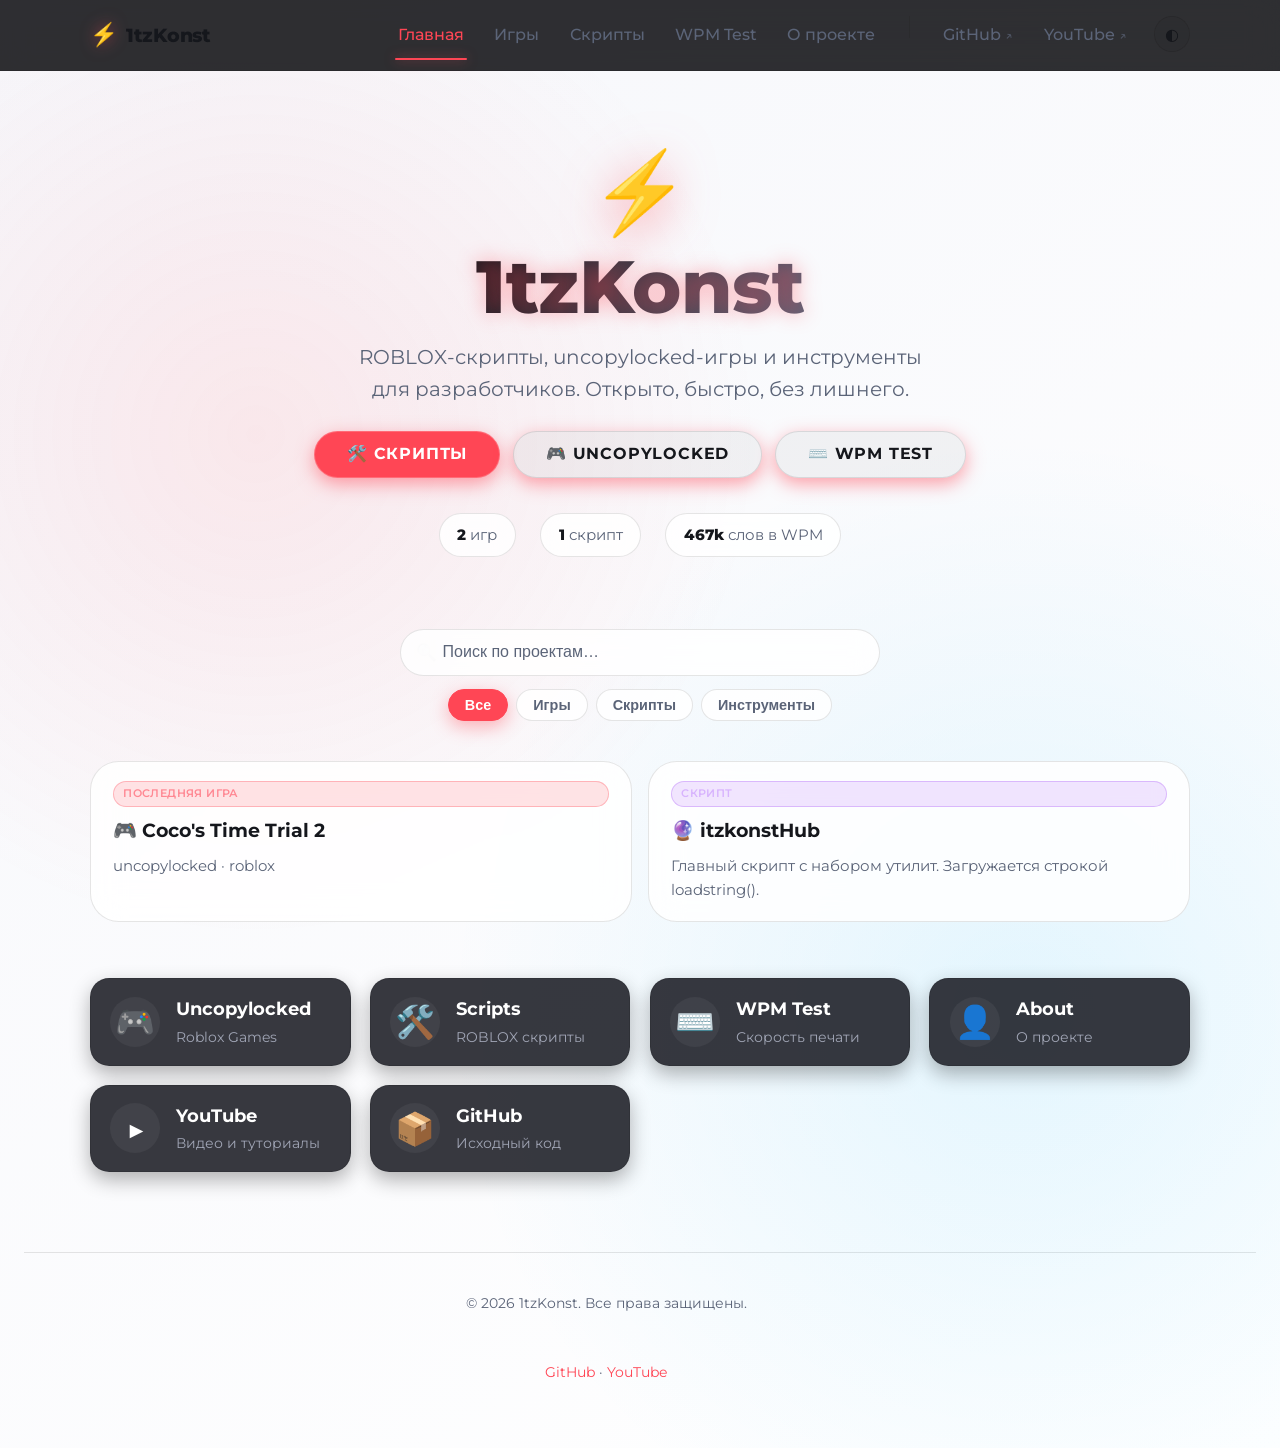
==== commit 19ee1262: "fix" ====
--- a/docs/index.html
+++ b/docs/index.html
@@ -87,122 +87,6 @@
 
   </main>
 
-  <script>
-    (async function () {
-      const esc = window.app.escapeHTML;
-      let data;
-      try {
-        data = await window.app.loadData();
-      } catch (e) {
-        document.getElementById('projects').innerHTML =
-          '<div class="empty-state"><div class="empty-state-icon">⚠️</div>Не удалось загрузить список проектов.</div>';
-        return;
-      }
-
-      // Stats
-      const heroStats = document.getElementById('heroStats');
-      heroStats.innerHTML =
-        '<span class="hero-stat"><strong>' + data.stats.games + '</strong>&nbsp;игр</span>' +
-        '<span class="hero-stat"><strong>' + data.stats.scripts + '</strong>&nbsp;скрипт</span>' +
-        '<span class="hero-stat"><strong>' + (data.stats.wpmWords/1000).toFixed(0) + 'k</strong>&nbsp;слов в WPM</span>';
-
-      // Items definition
-      const items = [
-        { href: 'uncopylocked.html', icon: '🎮', title: 'Uncopylocked', desc: 'Roblox Games', tags: 'games', filterTags: ['games', 'tools'] },
-        { href: 'scripts.html',     icon: '🛠️', title: 'Scripts',      desc: 'ROBLOX скрипты', tags: 'scripts', filterTags: ['scripts'] },
-        { href: 'wpmtest.html',     icon: '⌨️', title: 'WPM Test',     desc: 'Скорость печати', tags: 'tools', filterTags: ['tools'] },
-        { href: 'about.html',       icon: '👤', title: 'About',        desc: 'О проекте', tags: 'tools', filterTags: ['tools'] },
-        { href: 'https://www.youtube.com/@Itzkonst',     icon: '▶️', title: 'YouTube', desc: 'Видео и туториалы', tags: 'tools', external: true, filterTags: ['tools'] },
-        { href: 'https://github.com/itzkonstCreator',     icon: '📦', title: 'GitHub',  desc: 'Исходный код',      tags: 'tools', external: true, filterTags: ['tools'] }
-      ];
-
-      const grid = document.getElementById('projects');
-      grid.innerHTML = items.map((it, i) => {
-        const tfilter = it.filterTags.join(' ');
-        return '<a href="' + it.href + '"' + (it.external ? ' target="_blank" rel="noopener noreferrer"' : '') +
-          ' class="card-mini reveal" style="--i:' + (3 + i) + '" data-tags="' + tfilter + '" data-title="' + esc(it.title.toLowerCase()) + '" data-desc="' + esc(it.desc.toLowerCase()) + '">' +
-          '<div class="card-mini-icon">' + it.icon + '</div>' +
-          '<div class="card-mini-content">' +
-            '<h3>' + esc(it.title) + '</h3>' +
-            '<p>' + esc(it.desc) + '</p>' +
-          '</div>' +
-        '</a>';
-      }).join('');
-
-      // Trigger reveal animation for newly injected items
-      const io = new IntersectionObserver((entries) => {
-        entries.forEach(e => {
-          if (e.isIntersecting) {
-            e.target.classList.add('reveal--in');
-            io.unobserve(e.target);
-          }
-        });
-      }, { threshold: 0.05 });
-      grid.querySelectorAll('.reveal').forEach(el => io.observe(el));
-
-      // Featured strip
-      const featured = document.getElementById('featuredStrip');
-      const lastGame = (data.games || [])[0];
-      const lastScript = (data.scripts || [])[0];
-      let html = '';
-      if (lastGame) {
-        html += '<a class="featured-card" href="uncopylocked.html">' +
-                  '<span class="tag tag--accent">Последняя игра</span>' +
-                  '<h3>🎮 ' + esc(lastGame.title) + '</h3>' +
-                  '<p>' + esc((lastGame.tags || []).join(' · ')) + '</p>' +
-                '</a>';
-      }
-      if (lastScript) {
-        html += '<a class="featured-card" href="scripts.html">' +
-                  '<span class="tag tag--purple">Скрипт</span>' +
-                  '<h3>' + (lastScript.icon || '🔮') + ' ' + esc(lastScript.name) + '</h3>' +
-                  '<p>' + esc(lastScript.description || '') + '</p>' +
-                '</a>';
-      }
-      featured.innerHTML = html;
-
-      // Filter & search
-      const filterBtns = document.querySelectorAll('.filter-chip');
-      const searchInput = document.getElementById('searchInput');
-      let currentFilter = 'all';
-
-      function applyFilter() {
-        const q = (searchInput.value || '').trim().toLowerCase();
-        let visible = 0;
-        grid.querySelectorAll('.card-mini').forEach(el => {
-          const tags = (el.dataset.tags || '').split(' ');
-          const matchesFilter = currentFilter === 'all' || tags.includes(currentFilter);
-          const haystack = (el.dataset.title || '') + ' ' + (el.dataset.desc || '');
-          const matchesSearch = !q || haystack.includes(q);
-          const show = matchesFilter && matchesSearch;
-          el.classList.toggle('is-hidden', !show);
-          if (show) visible++;
-        });
-        let empty = grid.querySelector('.empty-state--inline');
-        if (visible === 0) {
-          if (!empty) {
-            empty = document.createElement('div');
-            empty.className = 'empty-state empty-state--inline';
-            empty.innerHTML = '<div class="empty-state-icon">🤷</div>Ничего не найдено. Попробуй другой запрос.';
-            grid.appendChild(empty);
-          }
-        } else if (empty) {
-          empty.remove();
-        }
-      }
-
-      filterBtns.forEach(b => b.addEventListener('click', () => {
-        filterBtns.forEach(x => {
-          x.classList.remove('filter-chip--active');
-          x.setAttribute('aria-selected', 'false');
-        });
-        b.classList.add('filter-chip--active');
-        b.setAttribute('aria-selected', 'true');
-        currentFilter = b.dataset.filter;
-        applyFilter();
-      }));
-      searchInput.addEventListener('input', applyFilter);
-    })();
-  </script>
+  <script src="page-index.js" defer></script>
 </body>
 </html>
